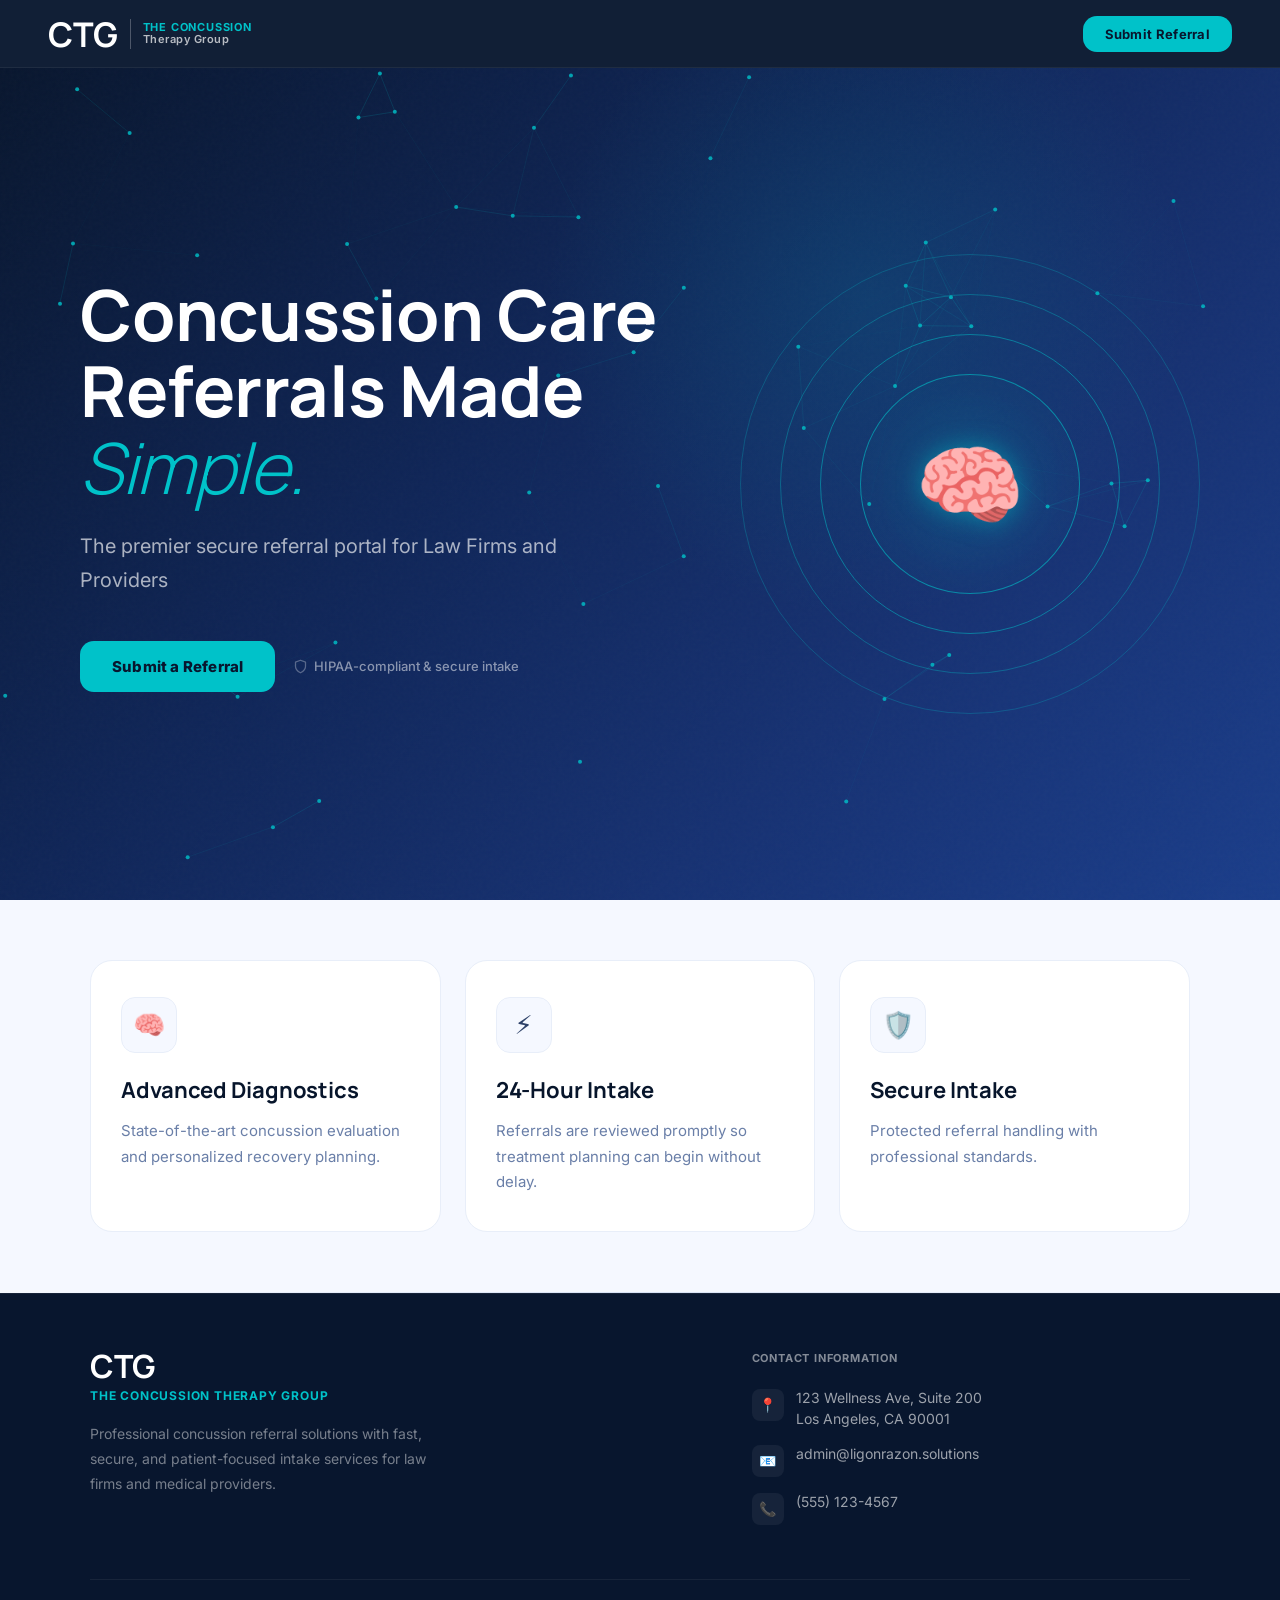
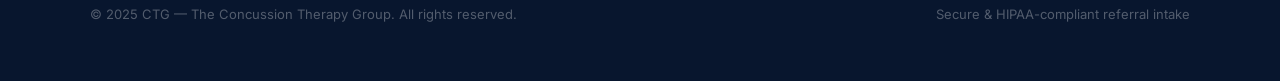
==== index.html @ 1a1f16b6 "Add files via upload" ====
<!DOCTYPE html>
<html lang="en">
<head>
  <meta charset="UTF-8">
  <meta name="viewport" content="width=device-width, initial-scale=1.0">
  <title>CTG Referral Portal | The Concussion Therapy Group</title>
  <meta name="description" content="Secure, 24-hour concussion referral portal for law firms and medical providers. Submit patient referrals to The Concussion Therapy Group.">
  <link rel="stylesheet" href="style.css">
</head>
<body>

<!-- ═══════════════════════ PAGE SHELL ═══════════════════════ -->
<div class="page-shell" id="pageShell">

  <!-- HEADER -->
  <header>
    <div class="logo-wrap">
      <span class="logo-main">CTG</span>
      <div class="logo-divider"></div>
      <div class="logo-text-wrap">
        <div class="logo-line-accent">The Concussion</div>
        <div class="logo-line">Therapy Group</div>
      </div>
    </div>
    <button type="button" class="btn open-form-btn">
      Submit Referral
    </button>
  </header>

  <!-- HERO -->
  <section class="hero">
    <div class="hero-content">
      <h1>Concussion Care<br>Referrals Made <em>Simple.</em></h1>
      <p class="hero-sub">The premier secure referral portal for Law Firms and Providers</p>
      <div class="hero-actions">
        <button type="button" class="btn-primary open-form-btn">
          Submit a Referral
        </button>
        <div class="hero-trust">
          <svg width="15" height="15" viewBox="0 0 24 24" fill="none" stroke="currentColor" stroke-width="2" stroke-linecap="round" stroke-linejoin="round"><path d="M12 22s8-4 8-10V5l-8-3-8 3v7c0 6 8 10 8 10z"/></svg>
          HIPAA-compliant &amp; secure intake
        </div>
      </div>
    </div>

    <!-- Animated visual -->
    <div class="hero-visual">
      <div class="pulse-ring-group">
        <div class="pulse-ring"></div>
        <div class="pulse-ring"></div>
        <div class="pulse-ring"></div>
        <div class="ring-core">
          <span class="ring-icon">🧠</span>
        </div>
      </div>
    </div>
  </section>

  <!-- WHY REFER TO US -->
  <section class="section">
    <div class="cards">
      <div class="card reveal">
        <div class="card-icon-wrap">🧠</div>
        <h3>Advanced Diagnostics</h3>
        <p>State-of-the-art concussion evaluation and personalized recovery planning.</p>
      </div>
      <div class="card reveal" style="transition-delay:.12s">
        <div class="card-icon-wrap">⚡</div>
        <h3>24-Hour Intake</h3>
        <p>Referrals are reviewed promptly so treatment planning can begin without delay.</p>
      </div>
      <div class="card reveal" style="transition-delay:.24s">
        <div class="card-icon-wrap">🛡️</div>
        <h3>Secure Intake</h3>
        <p>Protected referral handling with professional standards.</p>
      </div>
    </div>
  </section>

  <div class="divider-line"></div>

  <!-- FOOTER -->
  <footer>
    <div class="footer-inner">
      <div class="footer-brand">
        <span class="logo-main">CTG</span>
        <span class="tagline">The Concussion Therapy Group</span>
        <p>Professional concussion referral solutions with fast, secure, and patient-focused intake services for law firms and medical providers.</p>
      </div>
      <div class="footer-contact">
        <h4>Contact Information</h4>
        <div class="contact-item">
          <div class="contact-item-icon">📍</div>
          <div class="contact-item-text">123 Wellness Ave, Suite 200<br>Los Angeles, CA 90001</div>
        </div>
        <div class="contact-item">
          <div class="contact-item-icon">📧</div>
          <div class="contact-item-text">admin@ligonrazon.solutions</div>
        </div>
        <div class="contact-item">
          <div class="contact-item-icon">📞</div>
          <div class="contact-item-text">(555) 123-4567</div>
        </div>
      </div>
    </div>
    <div class="footer-bottom">
      <p>&copy; 2025 CTG — The Concussion Therapy Group. All rights reserved.</p>
      <p>Secure &amp; HIPAA-compliant referral intake</p>
    </div>
  </footer>

</div><!-- /page-shell -->


<!-- ═══════════════════════ MODAL ═══════════════════════ -->
<div class="modal-overlay" id="formModal">
  <div class="modal-dialog" role="dialog" aria-modal="true" aria-labelledby="referralModalTitle">

    <!-- Modal Header -->
    <div class="modal-header">
      <div class="modal-header-left">
        <h2 id="referralModalTitle">Submit a Patient Referral</h2>
        <p>All fields are secure and confidential</p>
      </div>
      <button type="button" class="modal-close" id="closeModalBtn" aria-label="Close form">×</button>
    </div>

    <!-- Step Indicator -->
    <div class="step-indicator">
      <div class="step-pill active" id="stepPill1">
        <span class="step-pill-num">1</span>
        <span>Referral Details</span>
      </div>
      <div class="step-sep"></div>
      <div class="step-pill" id="stepPill2">
        <span class="step-pill-num">2</span>
        <span>Symptom Questionnaire</span>
      </div>
      <div class="step-sep"></div>
      <div class="step-pill" id="stepPill3">
        <span class="step-pill-num">3</span>
        <span>Optional Uploads</span>
      </div>
    </div>

    <!-- FORM -->
    <form
      id="referralForm"
      action="https://formsubmit.co/admin@ligonrazon.solutions"
      method="POST"
      enctype="multipart/form-data"
    >
      <input type="hidden" name="_subject" value="New CTG Referral Submission">
      <input type="hidden" name="_captcha" value="false">
      <input type="hidden" name="_template" value="table">
      <input type="hidden" name="_next" value="https://concussiontherapygroup.github.io/ctgreferrals/thank-you.html">
      <input type="hidden" name="Submission ID" id="submission_id">

      <!-- ── STEP 1: Referral Details ── -->
      <div class="form-body">
        <div class="form-step active" id="step1">

          <div class="form-section-title">
            <svg width="14" height="14" viewBox="0 0 24 24" fill="none" stroke="currentColor" stroke-width="2.5" stroke-linecap="round" stroke-linejoin="round"><path d="M20 21v-2a4 4 0 0 0-4-4H8a4 4 0 0 0-4 4v2"/><circle cx="12" cy="7" r="4"/></svg>
            Referring Party
          </div>

          <label for="law_firm_provider_name">Law Firm / Provider Name</label>
          <input id="law_firm_provider_name" name="Law Firm / Provider Name" type="text" placeholder="Enter firm or provider name" required>

          <label for="case_manager_paralegal">Case Manager / Paralegal</label>
          <input id="case_manager_paralegal" name="Case Manager / Paralegal" type="text" placeholder="Primary contact name" required>

          <div class="form-section-title" style="margin-top:22px;">
            <svg width="14" height="14" viewBox="0 0 24 24" fill="none" stroke="currentColor" stroke-width="2.5" stroke-linecap="round" stroke-linejoin="round"><path d="M3 9l9-7 9 7v11a2 2 0 0 1-2 2H5a2 2 0 0 1-2-2z"/><polyline points="9 22 9 12 15 12 15 22"/></svg>
            Patient Information
          </div>

          <label for="patient_full_name">Patient's Full Name</label>
          <input id="patient_full_name" name="Patient Full Name" type="text" placeholder="Full legal name" required>

          <label for="patient_full_address">Patient's Full Address</label>
          <input id="patient_full_address" name="Patient Full Address" type="text" placeholder="Street, City, State, ZIP" required>

          <div class="grid2">
            <div>
              <label for="date_of_birth">Date of Birth</label>
              <input id="date_of_birth" name="Date of Birth" type="date" required>
            </div>
            <div>
              <label for="date_of_incident">Date of Incident</label>
              <input id="date_of_incident" name="Date of Incident" type="date" required>
            </div>
          </div>

          <div class="grid2">
            <div>
              <label for="phone_number">Phone Number</label>
              <input id="phone_number" name="Phone Number" type="tel" placeholder="(000) 000-0000" required>
            </div>
            <div>
              <label for="workers_comp_case">Workers Comp Case?</label>
              <select id="workers_comp_case" name="Workers Comp Case" required>
                <option value="">Select option</option>
                <option value="Yes">Yes</option>
                <option value="No">No</option>
              </select>
            </div>
          </div>

          <label for="pip_details">PIP Details <span style="font-weight:400;text-transform:none;letter-spacing:0;font-size:11px;color:var(--text-muted)">(if applicable)</span></label>
          <textarea id="pip_details" name="PIP Details" rows="4" placeholder="Additional insurance or case details..."></textarea>

          <div class="form-actions">
            <div class="left-actions">
              <button type="button" class="alt-btn" id="cancelModalBtn1">Cancel</button>
            </div>
            <div class="right-actions">
              <button type="button" id="nextBtn1" class="submit-btn">
                Continue
                <svg width="14" height="14" viewBox="0 0 24 24" fill="none" stroke="currentColor" stroke-width="2.5" stroke-linecap="round" stroke-linejoin="round"><path d="M5 12h14M12 5l7 7-7 7"/></svg>
              </button>
            </div>
          </div>

        </div><!-- /step1 -->

        <!-- ── STEP 2: Symptoms ── -->
        <div class="form-step" id="step2">

          <div class="step2-note">
            <svg width="16" height="16" viewBox="0 0 24 24" fill="none" stroke="currentColor" stroke-width="2" stroke-linecap="round" stroke-linejoin="round"><circle cx="12" cy="12" r="10"/><line x1="12" y1="8" x2="12" y2="12"/><line x1="12" y1="16" x2="12.01" y2="16"/></svg>
            Please answer each symptom question on behalf of the patient.
          </div>

          <!-- 1. Verbal Communication -->
          <div class="symptom-block">
            <div class="symptom-box">
              <div class="symptom-heading">
                <div class="symptom-number">1</div>
                <div class="symptom-title">Verbal Communication</div>
              </div>
              <div class="symptom-question-row">
                <div class="symptom-question-text">Is it taking longer to understand the meaning of what somebody is saying to you?</div>
                <div class="yes-no-group">
                  <input type="radio" id="vc_meaning_yes" name="Verbal Communication - Takes longer to understand meaning" value="Yes" required>
                  <label for="vc_meaning_yes" class="yn-btn">Yes</label>
                  <input type="radio" id="vc_meaning_no" name="Verbal Communication - Takes longer to understand meaning" value="No" required>
                  <label for="vc_meaning_no" class="yn-btn">No</label>
                </div>
              </div>
              <div class="symptom-question-row">
                <div class="symptom-question-text">Is it taking longer to find the words to say what you want to say?</div>
                <div class="yes-no-group">
                  <input type="radio" id="vc_words_yes" name="Verbal Communication - Takes longer to find words" value="Yes" required>
                  <label for="vc_words_yes" class="yn-btn">Yes</label>
                  <input type="radio" id="vc_words_no" name="Verbal Communication - Takes longer to find words" value="No" required>
                  <label for="vc_words_no" class="yn-btn">No</label>
                </div>
              </div>
              <div class="symptom-question-row">
                <div class="symptom-question-text">Is it taking longer to say the words once you know what you want to say?</div>
                <div class="yes-no-group">
                  <input type="radio" id="vc_say_yes" name="Verbal Communication - Takes longer to say words" value="Yes" required>
                  <label for="vc_say_yes" class="yn-btn">Yes</label>
                  <input type="radio" id="vc_say_no" name="Verbal Communication - Takes longer to say words" value="No" required>
                  <label for="vc_say_no" class="yn-btn">No</label>
                </div>
              </div>
            </div>
          </div>

          <!-- 2. Light Sensitivity -->
          <div class="symptom-block">
            <div class="symptom-box">
              <div class="symptom-heading">
                <div class="symptom-number">2</div>
                <div class="symptom-title">Light Sensitivity</div>
              </div>
              <div class="symptom-question-row">
                <div class="symptom-question-text">Are you more sensitive to light than before the accident?</div>
                <div class="yes-no-group">
                  <input type="radio" id="light_sens_yes" name="Light Sensitivity" value="Yes" required>
                  <label for="light_sens_yes" class="yn-btn">Yes</label>
                  <input type="radio" id="light_sens_no" name="Light Sensitivity" value="No" required>
                  <label for="light_sens_no" class="yn-btn">No</label>
                </div>
              </div>
            </div>
          </div>

          <!-- 3. Sleep Difficulty -->
          <div class="symptom-block">
            <div class="symptom-box">
              <div class="symptom-heading">
                <div class="symptom-number">3</div>
                <div class="symptom-title">Sleep Difficulty</div>
              </div>
              <div class="symptom-question-row">
                <div class="symptom-question-text">Are you sleeping less than usual?</div>
                <div class="yes-no-group">
                  <input type="radio" id="sleep_less_yes" name="Sleep Difficulty - Sleeping less than usual" value="Yes" required>
                  <label for="sleep_less_yes" class="yn-btn">Yes</label>
                  <input type="radio" id="sleep_less_no" name="Sleep Difficulty - Sleeping less than usual" value="No" required>
                  <label for="sleep_less_no" class="yn-btn">No</label>
                </div>
              </div>
              <div class="symptom-question-row">
                <div class="symptom-question-text">Are you having difficulty falling asleep?</div>
                <div class="yes-no-group">
                  <input type="radio" id="sleep_fall_yes" name="Sleep Difficulty - Difficulty falling asleep" value="Yes" required>
                  <label for="sleep_fall_yes" class="yn-btn">Yes</label>
                  <input type="radio" id="sleep_fall_no" name="Sleep Difficulty - Difficulty falling asleep" value="No" required>
                  <label for="sleep_fall_no" class="yn-btn">No</label>
                </div>
              </div>
            </div>
          </div>

          <!-- 4. Fear of Travel -->
          <div class="symptom-block">
            <div class="symptom-box">
              <div class="symptom-heading">
                <div class="symptom-number">4</div>
                <div class="symptom-title">Fear of Travel</div>
              </div>
              <div class="symptom-question-row">
                <div class="symptom-question-text">Are you afraid to travel or drive in a car?</div>
                <div class="yes-no-group">
                  <input type="radio" id="travel_yes" name="Fear of Travel" value="Yes" required>
                  <label for="travel_yes" class="yn-btn">Yes</label>
                  <input type="radio" id="travel_no" name="Fear of Travel" value="No" required>
                  <label for="travel_no" class="yn-btn">No</label>
                </div>
              </div>
            </div>
          </div>

          <!-- 5. Headaches -->
          <div class="symptom-block">
            <div class="symptom-box">
              <div class="symptom-heading">
                <div class="symptom-number">5</div>
                <div class="symptom-title">Headaches</div>
              </div>
              <div class="symptom-question-row">
                <div class="symptom-question-text">Are you having more headaches or more intense headaches since the accident?</div>
                <div class="yes-no-group">
                  <input type="radio" id="headaches_yes" name="Headaches" value="Yes" required>
                  <label for="headaches_yes" class="yn-btn">Yes</label>
                  <input type="radio" id="headaches_no" name="Headaches" value="No" required>
                  <label for="headaches_no" class="yn-btn">No</label>
                </div>
              </div>
            </div>
          </div>

          <!-- 6. Wooziness -->
          <div class="symptom-block">
            <div class="symptom-box">
              <div class="symptom-heading">
                <div class="symptom-number">6</div>
                <div class="symptom-title">Wooziness</div>
              </div>
              <div class="symptom-question-row">
                <div class="symptom-question-text">Do you feel any wooziness?</div>
                <div class="yes-no-group">
                  <input type="radio" id="woozy_yes" name="Wooziness" value="Yes" required>
                  <label for="woozy_yes" class="yn-btn">Yes</label>
                  <input type="radio" id="woozy_no" name="Wooziness" value="No" required>
                  <label for="woozy_no" class="yn-btn">No</label>
                </div>
              </div>
            </div>
          </div>

          <!-- 7. Lightheadedness -->
          <div class="symptom-block">
            <div class="symptom-box">
              <div class="symptom-heading">
                <div class="symptom-number">7</div>
                <div class="symptom-title">Lightheadedness</div>
              </div>
              <div class="symptom-question-row">
                <div class="symptom-question-text">Do you feel lightheadedness?</div>
                <div class="yes-no-group">
                  <input type="radio" id="lightheaded_yes" name="Lightheadedness" value="Yes" required>
                  <label for="lightheaded_yes" class="yn-btn">Yes</label>
                  <input type="radio" id="lightheaded_no" name="Lightheadedness" value="No" required>
                  <label for="lightheaded_no" class="yn-btn">No</label>
                </div>
              </div>
            </div>
          </div>

          <!-- 8. Emotional -->
          <div class="symptom-block">
            <div class="symptom-box">
              <div class="symptom-heading">
                <div class="symptom-number">8</div>
                <div class="symptom-title">Emotional</div>
              </div>
              <div class="symptom-question-row">
                <div class="symptom-question-text">Do you feel more emotional since the accident?</div>
                <div class="yes-no-group">
                  <input type="radio" id="emotional_yes" name="Emotional" value="Yes" required>
                  <label for="emotional_yes" class="yn-btn">Yes</label>
                  <input type="radio" id="emotional_no" name="Emotional" value="No" required>
                  <label for="emotional_no" class="yn-btn">No</label>
                </div>
              </div>
            </div>
          </div>

          <!-- 9. Nervousness -->
          <div class="symptom-block">
            <div class="symptom-box">
              <div class="symptom-heading">
                <div class="symptom-number">9</div>
                <div class="symptom-title">Nervousness</div>
              </div>
              <div class="symptom-question-row">
                <div class="symptom-question-text">Do you feel more nervous since the accident?</div>
                <div class="yes-no-group">
                  <input type="radio" id="nervous_yes" name="Nervousness" value="Yes" required>
                  <label for="nervous_yes" class="yn-btn">Yes</label>
                  <input type="radio" id="nervous_no" name="Nervousness" value="No" required>
                  <label for="nervous_no" class="yn-btn">No</label>
                </div>
              </div>
            </div>
          </div>

          <div class="form-actions">
            <div class="left-actions">
              <button type="button" id="backBtn2" class="alt-btn">
                <svg width="13" height="13" viewBox="0 0 24 24" fill="none" stroke="currentColor" stroke-width="2.5" stroke-linecap="round" stroke-linejoin="round"><path d="M19 12H5M12 19l-7-7 7-7"/></svg>
                Back
              </button>
            </div>
            <div class="right-actions">
              <button type="button" id="nextBtn2" class="submit-btn">
                Continue
                <svg width="14" height="14" viewBox="0 0 24 24" fill="none" stroke="currentColor" stroke-width="2.5" stroke-linecap="round" stroke-linejoin="round"><path d="M5 12h14M12 5l7 7-7 7"/></svg>
              </button>
            </div>
          </div>

        </div><!-- /step2 -->

        <!-- ── STEP 3: Uploads ── -->
        <div class="form-step" id="step3">

          <div class="step2-note">
            <svg width="16" height="16" viewBox="0 0 24 24" fill="none" stroke="currentColor" stroke-width="2" stroke-linecap="round" stroke-linejoin="round"><path d="M21 15v4a2 2 0 0 1-2 2H5a2 2 0 0 1-2-2v-4"/><polyline points="17 8 12 3 7 8"/><line x1="12" y1="3" x2="12" y2="15"/></svg>
            Optional uploads — max total size is <strong style="margin-left:4px;">9 MB</strong>.
          </div>

          <!-- Attached photos question -->
          <div class="symptom-block">
            <div class="symptom-box">
              <div class="symptom-heading">
                <div class="symptom-number">?</div>
                <div class="symptom-title">Are you attaching photos?</div>
              </div>
              <div class="symptom-question-row">
                <div class="symptom-question-text">Please let us know whether you are submitting any photo attachments with this referral.</div>
                <div class="yes-no-group">
                  <input type="radio" id="attached_photos_yes" name="Attached Photos?" value="Yes" required>
                  <label for="attached_photos_yes" class="yn-btn">Yes</label>
                  <input type="radio" id="attached_photos_no" name="Attached Photos?" value="No" required>
                  <label for="attached_photos_no" class="yn-btn">No</label>
                </div>
              </div>
            </div>
          </div>

          <label for="government_id">Government ID Photo <span style="font-weight:400;text-transform:none;letter-spacing:0;font-size:11px;color:var(--text-muted)">(Optional)</span></label>
          <input id="government_id" name="Government ID Photo" type="file" accept="image/*">

          <label for="auto_insurance_card">Auto Insurance Card Photo <span style="font-weight:400;text-transform:none;letter-spacing:0;font-size:11px;color:var(--text-muted)">(Optional)</span></label>
          <input id="auto_insurance_card" name="Auto Insurance Card Photo" type="file" accept="image/*">

          <div class="form-actions">
            <div class="left-actions">
              <button type="button" id="backBtn3" class="alt-btn">
                <svg width="13" height="13" viewBox="0 0 24 24" fill="none" stroke="currentColor" stroke-width="2.5" stroke-linecap="round" stroke-linejoin="round"><path d="M19 12H5M12 19l-7-7 7-7"/></svg>
                Back
              </button>
            </div>
            <div class="right-actions">
              <button type="submit" class="submit-btn">
                <svg width="14" height="14" viewBox="0 0 24 24" fill="none" stroke="currentColor" stroke-width="2.5" stroke-linecap="round" stroke-linejoin="round"><path d="M12 22s8-4 8-10V5l-8-3-8 3v7c0 6 8 10 8 10z"/></svg>
                Submit Secure Referral
              </button>
            </div>
          </div>

        </div><!-- /step3 -->

        <div id="submissionStatus" class="submission-status" style="display:none;"></div>

      </div><!-- /form-body -->
    </form>

  </div><!-- /modal-dialog -->
</div><!-- /modal-overlay -->


<!-- ═══════════════════════ SCRIPTS ═══════════════════════ -->
<script>
/* ── Google Apps Script URL ─────────────────────────── */
const APPS_SCRIPT_URL = "https://script.google.com/macros/s/AKfycbxZIA-p1ildH3FBEvtzJyLDnFqOlr9NNIztrc6M_oCJWsXb8C4vhr-uYoxcEpNRutbYdA/exec";

/* ── Neural Network Canvas ──────────────────────────── */
const hero   = document.querySelector('.hero');
const canvas = document.createElement('canvas');
canvas.id    = 'network';
hero.prepend(canvas);
const ctx    = canvas.getContext('2d');
let w, h, pts = [];

function sizeCanvas() {
  w = canvas.width  = hero.offsetWidth;
  h = canvas.height = hero.offsetHeight;
}
function initPts() {
  pts = [];
  const count = Math.min(55, Math.floor(w / 18));
  for (let i = 0; i < count; i++) {
    pts.push({
      x:  Math.random() * w,
      y:  Math.random() * h,
      vx: (Math.random() - .5) * .45,
      vy: (Math.random() - .5) * .45
    });
  }
}
function draw() {
  ctx.clearRect(0, 0, w, h);
  for (let i = 0; i < pts.length; i++) {
    const p = pts[i];
    p.x += p.vx;  p.y += p.vy;
    if (p.x < 0 || p.x > w) p.vx *= -1;
    if (p.y < 0 || p.y > h) p.vy *= -1;
    ctx.beginPath();
    ctx.arc(p.x, p.y, 2, 0, Math.PI * 2);
    ctx.fillStyle = 'rgba(0,194,201,.8)';
    ctx.fill();
    for (let j = i + 1; j < pts.length; j++) {
      const q  = pts[j];
      const dx = p.x - q.x, dy = p.y - q.y;
      const d  = Math.sqrt(dx*dx + dy*dy);
      if (d < 140) {
        ctx.beginPath();
        ctx.moveTo(p.x, p.y);
        ctx.lineTo(q.x, q.y);
        ctx.strokeStyle = `rgba(0,194,201,${(1 - d/140) * .28})`;
        ctx.lineWidth   = .8;
        ctx.stroke();
      }
    }
  }
  requestAnimationFrame(draw);
}
window.addEventListener('resize', () => { sizeCanvas(); initPts(); });
sizeCanvas(); initPts(); draw();

/* ── Scroll Reveal ──────────────────────────────────── */
const revealEls = document.querySelectorAll('.reveal');
const revealObs = new IntersectionObserver((entries) => {
  entries.forEach(e => { if (e.isIntersecting) { e.target.classList.add('visible'); revealObs.unobserve(e.target); } });
}, { threshold: .12 });
revealEls.forEach(el => revealObs.observe(el));

/* ── Modal ──────────────────────────────────────────── */
const formModal    = document.getElementById('formModal');
const pageShell    = document.getElementById('pageShell');
const closeModalBtn   = document.getElementById('closeModalBtn');
const cancelModalBtn1 = document.getElementById('cancelModalBtn1');

function openModal() {
  formModal.classList.add('active');
  pageShell.classList.add('blurred');
  document.body.classList.add('modal-open');
}
function closeModal() {
  formModal.classList.remove('active');
  pageShell.classList.remove('blurred');
  document.body.classList.remove('modal-open');
}

document.querySelectorAll('.open-form-btn').forEach(b => b.addEventListener('click', openModal));
closeModalBtn.addEventListener('click', closeModal);
cancelModalBtn1.addEventListener('click', closeModal);
formModal.addEventListener('click', e => { if (e.target === formModal) closeModal(); });
document.addEventListener('keydown', e => { if (e.key === 'Escape' && formModal.classList.contains('active')) closeModal(); });

/* ── Step Navigation ────────────────────────────────── */
const step1     = document.getElementById('step1');
const step2     = document.getElementById('step2');
const step3     = document.getElementById('step3');
const stepPill1 = document.getElementById('stepPill1');
const stepPill2 = document.getElementById('stepPill2');
const stepPill3 = document.getElementById('stepPill3');
const nextBtn1  = document.getElementById('nextBtn1');
const nextBtn2  = document.getElementById('nextBtn2');
const backBtn2  = document.getElementById('backBtn2');
const backBtn3  = document.getElementById('backBtn3');
const referralForm      = document.getElementById('referralForm');
const submissionIdInput = document.getElementById('submission_id');
const submissionStatus  = document.getElementById('submissionStatus');

function setActiveStep(n) {
  [step1, step2, step3].forEach(s => s.classList.remove('active'));
  [stepPill1, stepPill2, stepPill3].forEach(p => p.classList.remove('active', 'completed'));
  if (n === 1) {
    step1.classList.add('active');
    stepPill1.classList.add('active');
  } else if (n === 2) {
    step2.classList.add('active');
    stepPill1.classList.add('completed');
    stepPill2.classList.add('active');
  } else {
    step3.classList.add('active');
    stepPill1.classList.add('completed');
    stepPill2.classList.add('completed');
    stepPill3.classList.add('active');
  }
  // scroll modal to top
  document.querySelector('.modal-dialog').scrollTo({ top: 0, behavior: 'smooth' });
}

function validateStep(container) {
  const fields = container.querySelectorAll('input, select, textarea');
  for (const f of fields) {
    if (!f.checkValidity()) { f.reportValidity(); return false; }
  }
  return true;
}

nextBtn1.addEventListener('click', () => { if (validateStep(step1)) setActiveStep(2); });
nextBtn2.addEventListener('click', () => { if (validateStep(step2)) setActiveStep(3); });
backBtn2.addEventListener('click', () => setActiveStep(1));
backBtn3.addEventListener('click', () => setActiveStep(2));

/* ── Submission ─────────────────────────────────────── */
function generateSubmissionId() {
  return "CTG-" + Date.now() + "-" + Math.floor(Math.random() * 100000);
}
function getRadioValue(name) {
  const checked = document.querySelector(`input[name="${CSS.escape(name)}"]:checked`);
  return checked ? checked.value : "";
}
function buildSheetPayload() {
  const govId    = document.getElementById('government_id');
  const autoCard = document.getElementById('auto_insurance_card');
  return {
    submissionId:           submissionIdInput.value,
    lawFirmProviderName:    document.getElementById('law_firm_provider_name').value,
    caseManagerParalegal:   document.getElementById('case_manager_paralegal').value,
    patientFullName:        document.getElementById('patient_full_name').value,
    patientFullAddress:     document.getElementById('patient_full_address').value,
    dateOfBirth:            document.getElementById('date_of_birth').value,
    dateOfIncident:         document.getElementById('date_of_incident').value,
    phoneNumber:            document.getElementById('phone_number').value,
    workersCompCase:        document.getElementById('workers_comp_case').value,
    pipDetails:             document.getElementById('pip_details').value,
    vcMeaning:              getRadioValue('Verbal Communication - Takes longer to understand meaning'),
    vcWords:                getRadioValue('Verbal Communication - Takes longer to find words'),
    vcSay:                  getRadioValue('Verbal Communication - Takes longer to say words'),
    lightSensitivity:       getRadioValue('Light Sensitivity'),
    sleepLess:              getRadioValue('Sleep Difficulty - Sleeping less than usual'),
    sleepFall:              getRadioValue('Sleep Difficulty - Difficulty falling asleep'),
    fearOfTravel:           getRadioValue('Fear of Travel'),
    headaches:              getRadioValue('Headaches'),
    wooziness:              getRadioValue('Wooziness'),
    lightheadedness:        getRadioValue('Lightheadedness'),
    emotional:              getRadioValue('Emotional'),
    nervousness:            getRadioValue('Nervousness'),
    attachedPhotos:         getRadioValue('Attached Photos?'),
    governmentIdUploaded:   govId.files.length    > 0 ? "Yes" : "No",
    autoInsuranceUploaded:  autoCard.files.length > 0 ? "Yes" : "No"
  };
}

referralForm.addEventListener('submit', async function(e) {
  e.preventDefault();
  if (!validateStep(step3)) return;

  const govId    = document.getElementById('government_id');
  const autoCard = document.getElementById('auto_insurance_card');
  const attachedPhotosAnswer = getRadioValue('Attached Photos?');

  const govSize   = govId.files[0]    ? govId.files[0].size    : 0;
  const autoSize  = autoCard.files[0] ? autoCard.files[0].size : 0;
  const totalSize = govSize + autoSize;
  const maxSize   = 9 * 1024 * 1024;

  if (totalSize > maxSize) {
    alert('The total size of the uploaded photos must not exceed 9 MB.');
    return;
  }
  if (attachedPhotosAnswer === "Yes" && govId.files.length === 0 && autoCard.files.length === 0) {
    alert('You selected "Yes" for attached photos, but no files were uploaded.');
    return;
  }
  if (attachedPhotosAnswer === "No" && (govId.files.length > 0 || autoCard.files.length > 0)) {
    alert('You selected "No" for attached photos, but files were uploaded. Please update your answer or remove the files.');
    return;
  }
  if (!submissionIdInput.value) {
    submissionIdInput.value = generateSubmissionId();
  }

  submissionStatus.style.display = 'block';
  submissionStatus.textContent   = 'Submitting your referral…';
  submissionStatus.className     = 'submission-status is-loading';

  try {
    const payload  = buildSheetPayload();
    const response = await fetch(APPS_SCRIPT_URL, {
      method:  'POST',
      headers: { 'Content-Type': 'text/plain;charset=utf-8' },
      body:    JSON.stringify(payload)
    });
    const result = await response.json();
    if (!result.success) throw new Error(result.error || 'Google Sheets submission failed.');
    submissionStatus.textContent = 'Details saved. Sending attachments…';
    referralForm.submit();
  } catch (error) {
    console.error(error);
    submissionStatus.textContent = 'There was a problem saving the form. Please try again.';
    submissionStatus.className   = 'submission-status is-error';
  }
});
</script>

</body>
</html>
---- style.css ----
/* ═══════════════════════════════════════════════════════
   CTG — The Concussion Therapy Group
   Design System: "Precision Care" — Premium Medical Portal
   Fonts: Manrope (display) + Inter (UI)
═══════════════════════════════════════════════════════ */

@import url('https://fonts.googleapis.com/css2?family=Inter:wght@300;400;500;600;700;800&family=Manrope:wght@500;600;700;800&display=swap');

/* ── Tokens ── */
:root {
  --navy:        #08162E;
  --navy-mid:    #0F2557;
  --navy-light:  #163172;
  --blue:        #1A5CDB;
  --blue-light:  #3575F0;
  --teal:        #00C2C9;
  --teal-dim:    #009EA4;
  --teal-glow:   rgba(0,194,201,.18);
  --white:       #FFFFFF;
  --off-white:   #F5F8FF;
  --surface:     #EDF2FB;
  --border:      #D8E2F5;
  --border-soft: #E8EEF9;
  --text-head:   #07152B;
  --text-body:   #2D4168;
  --text-muted:  #6A7FA8;
  --danger:      #C0392B;
  --danger-bg:   #FFF1F1;
  --info-bg:     #EFF6FF;
  --shadow-card: 0 4px 24px rgba(8,22,46,.08), 0 1px 4px rgba(8,22,46,.04);
  --shadow-lift: 0 16px 48px rgba(8,22,46,.14), 0 4px 12px rgba(8,22,46,.06);
  --shadow-modal:0 24px 80px rgba(8,22,46,.28), 0 8px 24px rgba(8,22,46,.12);
  --radius-sm:   8px;
  --radius-md:   14px;
  --radius-lg:   22px;
  --radius-xl:   32px;
  --font-display:'Manrope', system-ui, sans-serif;
  --font-body:   'Inter', system-ui, sans-serif;
  --transition:  .22s cubic-bezier(.4,0,.2,1);
}

/* ── Reset ── */
*, *::before, *::after { margin:0; padding:0; box-sizing:border-box; }

html { scroll-behavior:smooth; }

body {
  font-family: var(--font-body);
  background: var(--off-white);
  color: var(--text-body);
  -webkit-font-smoothing: antialiased;
  line-height: 1.6;
}

body.modal-open { overflow: hidden; }

/* ── Page Shell blur ── */
.page-shell { transition: filter .3s ease, transform .3s ease; }
.page-shell.blurred {
  filter: blur(8px) brightness(.92);
  transform: scale(.992);
  pointer-events: none;
  user-select: none;
}

/* ══════════════════════════════════════
   HEADER
══════════════════════════════════════ */
header {
  position: sticky;
  top: 0;
  z-index: 100;
  background: rgba(8,22,46,.96);
  backdrop-filter: blur(16px);
  -webkit-backdrop-filter: blur(16px);
  border-bottom: 1px solid rgba(255,255,255,.06);
  padding: 0 48px;
  height: 68px;
  display: flex;
  align-items: center;
  justify-content: space-between;
}

.logo-wrap {
  display: flex;
  align-items: center;
  gap: 12px;
  text-decoration: none;
}

.logo-main {
  font-family: var(--font-display);
  font-size: 34px;
  font-weight: 700;
  color: #fff;
  letter-spacing: -.5px;
  line-height: 1;
}

.logo-divider {
  width: 1px;
  height: 30px;
  background: rgba(255,255,255,.25);
  flex-shrink: 0;
}

.logo-text-wrap { display: flex; flex-direction: column; gap: 1px; }

.logo-line-accent {
  font-size: 11px;
  font-weight: 700;
  color: var(--teal);
  letter-spacing: .8px;
  text-transform: uppercase;
  line-height: 1;
}

.logo-line {
  font-size: 11px;
  font-weight: 600;
  color: rgba(255,255,255,.7);
  letter-spacing: .5px;
  line-height: 1;
}

/* Header CTA */
.btn {
  display: inline-flex;
  align-items: center;
  gap: 8px;
  padding: 10px 22px;
  background: var(--teal);
  color: var(--navy);
  font-family: var(--font-body);
  font-size: 13px;
  font-weight: 700;
  letter-spacing: .3px;
  border-radius: var(--radius-md);
  border: none;
  cursor: pointer;
  text-decoration: none;
  transition: all var(--transition);
}
.btn:hover { background: #00DADF; transform: translateY(-1px); box-shadow: 0 8px 24px rgba(0,194,201,.35); }
.btn:active { transform: translateY(0); }

/* ══════════════════════════════════════
   HERO
══════════════════════════════════════ */
.hero {
  position: relative;
  min-height: calc(100vh - 68px);
  display: flex;
  align-items: center;
  overflow: hidden;
  background: linear-gradient(135deg, #08162E 0%, #0F2557 40%, #163172 70%, #1A3D8A 100%);
}

/* Subtle grain texture */
.hero::before {
  content: '';
  position: absolute;
  inset: 0;
  background-image: url("data:image/svg+xml,%3Csvg viewBox='0 0 256 256' xmlns='http://www.w3.org/2000/svg'%3E%3Cfilter id='noise'%3E%3CfeTurbulence type='fractalNoise' baseFrequency='0.9' numOctaves='4' stitchTiles='stitch'/%3E%3C/filter%3E%3Crect width='100%25' height='100%25' filter='url(%23noise)' opacity='1'/%3E%3C/svg%3E");
  opacity: .025;
  pointer-events: none;
  z-index: 1;
}

/* Ambient glow orbs */
.hero::after {
  content: '';
  position: absolute;
  top: -120px;
  right: 5%;
  width: 700px;
  height: 700px;
  background: radial-gradient(circle, rgba(0,194,201,.12) 0%, transparent 65%);
  pointer-events: none;
  z-index: 1;
}

#network {
  position: absolute;
  inset: 0;
  width: 100%;
  height: 100%;
  z-index: 2;
}

.hero-content {
  position: relative;
  z-index: 3;
  padding: 80px 80px 80px 80px;
  max-width: 860px;
}

.hero-badge {
  display: inline-flex;
  align-items: center;
  gap: 7px;
  padding: 7px 16px;
  background: rgba(0,194,201,.12);
  border: 1px solid rgba(0,194,201,.3);
  border-radius: 999px;
  font-size: 12px;
  font-weight: 700;
  color: var(--teal);
  letter-spacing: .6px;
  text-transform: uppercase;
  margin-bottom: 28px;
}

.hero-badge-dot {
  width: 6px;
  height: 6px;
  border-radius: 50%;
  background: var(--teal);
  animation: pulse-dot 2s ease-in-out infinite;
}

.hero h1 {
  font-family: var(--font-display);
  font-size: clamp(44px, 5.5vw, 80px);
  font-weight: 700;
  line-height: 1.08;
  color: #fff;
  margin-bottom: 24px;
  letter-spacing: -.5px;
}

.hero h1 em {
  font-style: italic;
  font-weight: 300;
  color: var(--teal);
}

.hero-sub {
  font-size: clamp(16px, 1.8vw, 20px);
  color: rgba(255,255,255,.65);
  max-width: 520px;
  margin-bottom: 44px;
  line-height: 1.7;
  font-weight: 400;
}

.hero-actions {
  display: flex;
  align-items: center;
  gap: 18px;
  flex-wrap: wrap;
}

.btn-primary {
  display: inline-flex;
  align-items: center;
  gap: 10px;
  padding: 16px 32px;
  background: var(--teal);
  color: var(--navy);
  font-family: var(--font-body);
  font-size: 15px;
  font-weight: 800;
  border-radius: var(--radius-md);
  border: none;
  cursor: pointer;
  transition: all var(--transition);
  letter-spacing: .2px;
}
.btn-primary:hover {
  background: #00DADF;
  transform: translateY(-2px);
  box-shadow: 0 12px 32px rgba(0,194,201,.4);
}
.btn-primary svg { transition: transform var(--transition); }
.btn-primary:hover svg { transform: translateX(3px); }

.hero-trust {
  display: flex;
  align-items: center;
  gap: 6px;
  color: rgba(255,255,255,.5);
  font-size: 13px;
  font-weight: 500;
}
.hero-trust svg { opacity: .6; }

/* Hero visual — pulsing ring group */
.hero-visual {
  position: absolute;
  right: 80px;
  top: 50%;
  transform: translateY(-50%);
  z-index: 3;
  pointer-events: none;
}

.pulse-ring-group {
  position: relative;
  width: 460px;
  height: 460px;
}

.pulse-ring {
  position: absolute;
  inset: 0;
  border-radius: 50%;
  border: 1.5px solid rgba(0,194,201,.25);
  animation: ring-pulse 3.6s ease-in-out infinite;
}
.pulse-ring:nth-child(2) { inset: 40px; border-color: rgba(0,194,201,.35); animation-delay: .6s; }
.pulse-ring:nth-child(3) { inset: 80px; border-color: rgba(0,194,201,.5); animation-delay: 1.2s; }

.ring-core {
  position: absolute;
  inset: 120px;
  border-radius: 50%;
  background: radial-gradient(circle, rgba(0,194,201,.18) 0%, rgba(0,194,201,.04) 60%, transparent 100%);
  border: 1.5px solid rgba(0,194,201,.6);
  display: flex;
  align-items: center;
  justify-content: center;
}

.ring-icon {
  font-size: 88px;
  filter: drop-shadow(0 0 12px rgba(0,194,201,.5));
  animation: float-brain 4s ease-in-out infinite;
}

/* Trust strip */
.trust-strip {
  background: var(--white);
  border-bottom: 1px solid var(--border-soft);
  padding: 20px 80px;
  display: flex;
  align-items: center;
  justify-content: center;
  gap: 48px;
  flex-wrap: wrap;
}

.trust-item {
  display: flex;
  align-items: center;
  gap: 10px;
}

.trust-icon {
  width: 36px;
  height: 36px;
  border-radius: var(--radius-sm);
  background: var(--surface);
  display: flex;
  align-items: center;
  justify-content: center;
  font-size: 18px;
  flex-shrink: 0;
}

.trust-text strong {
  display: block;
  font-size: 14px;
  font-weight: 700;
  color: var(--text-head);
  line-height: 1.2;
}

.trust-text span {
  font-size: 12px;
  color: var(--text-muted);
  font-weight: 500;
}

.trust-sep {
  width: 1px;
  height: 30px;
  background: var(--border);
}

/* ══════════════════════════════════════
   SECTIONS
══════════════════════════════════════ */
.section {
    width: 100%;
    display: flex;
    justify-content: center;
    padding: 60px 20px;
    box-sizing: border-box;
}


.section-label {
  display: inline-flex;
  align-items: center;
  gap: 8px;
  font-size: 12px;
  font-weight: 700;
  color: var(--blue);
  letter-spacing: .8px;
  text-transform: uppercase;
  margin-bottom: 16px;
}
.section-label::before {
  content: '';
  display: block;
  width: 20px;
  height: 2px;
  background: var(--blue);
  border-radius: 2px;
}

.section h2 {
  font-family: var(--font-display);
  font-size: clamp(32px, 3.5vw, 52px);
  font-weight: 700;
  color: var(--text-head);
  line-height: 1.1;
  letter-spacing: -.3px;
  margin-bottom: 16px;
}
.section h2 em { font-style: italic; color: var(--blue); font-weight: 400; }

.section-sub {
  font-size: 17px;
  color: var(--text-muted);
  max-width: 500px;
  line-height: 1.7;
  margin-bottom: 56px;
}

/* Cards */
.cards {
  display: grid;
  grid-template-columns: repeat(3, 1fr);
  gap: 24px;
  max-width: 1100px;
}

.card {
  background: var(--white);
  border: 1px solid var(--border-soft);
  border-radius: var(--radius-lg);
  padding: 36px 30px;
  transition: all var(--transition);
  cursor: default;
  position: relative;
  overflow: hidden;
}

.card::before {
  content: '';
  position: absolute;
  top: 0; left: 0; right: 0;
  height: 3px;
  background: linear-gradient(90deg, var(--blue), var(--teal));
  transform: scaleX(0);
  transform-origin: left;
  transition: transform var(--transition);
}

.card:hover {
  transform: translateY(-6px);
  box-shadow: var(--shadow-lift);
  border-color: var(--border);
}
.card:hover::before { transform: scaleX(1); }

.card-icon-wrap {
  width: 56px;
  height: 56px;
  border-radius: var(--radius-md);
  background: var(--off-white);
  border: 1px solid var(--border-soft);
  display: flex;
  align-items: center;
  justify-content: center;
  font-size: 26px;
  margin-bottom: 20px;
  transition: all var(--transition);
}
.card:hover .card-icon-wrap {
  background: linear-gradient(135deg, var(--blue), var(--teal));
  border-color: transparent;
  transform: scale(1.08) rotate(-4deg);
}

.card h3 {
  font-family: var(--font-display);
  font-size: 22px;
  font-weight: 700;
  color: var(--text-head);
  margin-bottom: 10px;
  letter-spacing: -.1px;
}

.card p {
  font-size: 15px;
  color: var(--text-muted);
  line-height: 1.7;
}

/* How It Works */
.section-alt {
  background: var(--navy);
  padding: 96px 80px;
  position: relative;
  overflow: hidden;
}

.section-alt::before {
  content: '';
  position: absolute;
  bottom: -200px;
  left: -200px;
  width: 600px;
  height: 600px;
  background: radial-gradient(circle, rgba(0,194,201,.08) 0%, transparent 60%);
  pointer-events: none;
}

.section-alt .section-label { color: var(--teal); }
.section-alt .section-label::before { background: var(--teal); }
.section-alt h2 { color: #fff; }
.section-alt h2 em { color: var(--teal); }
.section-alt .section-sub { color: rgba(255,255,255,.5); }

.steps-grid {
  display: grid;
  grid-template-columns: repeat(3, 1fr);
  gap: 0;
  max-width: 1100px;
  position: relative;
}

/* connector line */
.steps-grid::before {
  content: '';
  position: absolute;
  top: 36px;
  left: calc(33.33% / 2 + 36px);
  right: calc(33.33% / 2 + 36px);
  height: 1px;
  background: linear-gradient(90deg, rgba(0,194,201,.3), rgba(0,194,201,.15), rgba(0,194,201,.3));
  z-index: 0;
}

.step-card {
  padding: 0 32px;
  position: relative;
  z-index: 1;
}
.step-card:first-child { padding-left: 0; }
.step-card:last-child { padding-right: 0; }

.step-num {
  width: 72px;
  height: 72px;
  border-radius: 50%;
  background: rgba(255,255,255,.05);
  border: 1.5px solid rgba(0,194,201,.4);
  display: flex;
  align-items: center;
  justify-content: center;
  font-family: var(--font-display);
  font-size: 26px;
  font-weight: 700;
  color: var(--teal);
  margin-bottom: 24px;
  position: relative;
  z-index: 2;
}

.step-card h3 {
  font-family: var(--font-display);
  font-size: 22px;
  font-weight: 700;
  color: #fff;
  margin-bottom: 10px;
}

.step-card p {
  font-size: 15px;
  color: rgba(255,255,255,.5);
  line-height: 1.7;
}

/* ══════════════════════════════════════
   DIVIDER
══════════════════════════════════════ */
.divider-line {
  height: 1px;
  background: linear-gradient(90deg, transparent, var(--border), transparent);
  margin: 0;
}

/* ══════════════════════════════════════
   FOOTER
══════════════════════════════════════ */
footer {
  background: var(--navy);
  border-top: 1px solid rgba(255,255,255,.06);
  padding: 56px 80px;
}

.footer-inner {
  max-width: 1100px;
  margin: auto;
  display: grid;
  grid-template-columns: 1.4fr 1fr;
  gap: 48px;
  align-items: start;
}

.footer-brand .logo-main { font-family: var(--font-display); font-size: 32px; font-weight: 700; color: #fff; display: block; margin-bottom: 4px; }
.footer-brand .tagline { font-size: 12px; color: var(--teal); font-weight: 700; letter-spacing: .8px; text-transform: uppercase; margin-bottom: 16px; display: block; }
.footer-brand p { color: rgba(255,255,255,.45); font-size: 14px; line-height: 1.8; max-width: 340px; }

.footer-contact h4 { color: rgba(255,255,255,.5); font-size: 11px; font-weight: 700; letter-spacing: .8px; text-transform: uppercase; margin-bottom: 20px; }

.contact-item {
  display: flex;
  align-items: flex-start;
  gap: 12px;
  margin-bottom: 14px;
}

.contact-item-icon {
  width: 32px;
  height: 32px;
  border-radius: var(--radius-sm);
  background: rgba(255,255,255,.06);
  display: flex;
  align-items: center;
  justify-content: center;
  font-size: 14px;
  flex-shrink: 0;
  margin-top: 2px;
}

.contact-item-text {
  font-size: 14px;
  color: rgba(255,255,255,.6);
  line-height: 1.5;
}

.footer-bottom {
  max-width: 1100px;
  margin: 40px auto 0;
  padding-top: 24px;
  border-top: 1px solid rgba(255,255,255,.06);
  display: flex;
  align-items: center;
  justify-content: space-between;
  gap: 16px;
  flex-wrap: wrap;
}

.footer-bottom p { font-size: 13px; color: rgba(255,255,255,.3); }

/* ══════════════════════════════════════
   MODAL OVERLAY
══════════════════════════════════════ */
.modal-overlay {
  position: fixed;
  inset: 0;
  background: rgba(8,22,46,.6);
  backdrop-filter: blur(12px);
  -webkit-backdrop-filter: blur(12px);
  display: flex;
  align-items: center;
  justify-content: center;
  padding: 20px;
  opacity: 0;
  visibility: hidden;
  pointer-events: none;
  transition: opacity .28s ease, visibility .28s ease;
  z-index: 9999;
}

.modal-overlay.active {
  opacity: 1;
  visibility: visible;
  pointer-events: auto;
}

.modal-dialog {
  width: 100%;
  max-width: 860px;
  max-height: 92vh;
  overflow-y: auto;
  overflow-x: hidden;
  position: relative;
  border-radius: var(--radius-xl);
  background: var(--white);
  box-shadow: var(--shadow-modal);
  scrollbar-width: thin;
  scrollbar-color: var(--border) transparent;
}

.modal-dialog::-webkit-scrollbar { width: 5px; }
.modal-dialog::-webkit-scrollbar-track { background: transparent; }
.modal-dialog::-webkit-scrollbar-thumb { background: var(--border); border-radius: 999px; }

/* Modal header bar */
.modal-header {
  position: sticky;
  top: 0;
  z-index: 10;
  background: var(--white);
  border-bottom: 1px solid var(--border-soft);
  padding: 20px 28px;
  display: flex;
  align-items: center;
  justify-content: space-between;
  gap: 16px;
}

.modal-header-left h2 {
  font-family: var(--font-display);
  font-size: 22px;
  font-weight: 700;
  color: var(--text-head);
  line-height: 1.2;
}
.modal-header-left p {
  font-size: 13px;
  color: var(--text-muted);
  margin-top: 3px;
}

.modal-close {
  width: 40px;
  height: 40px;
  border-radius: var(--radius-md);
  background: var(--surface);
  border: 1px solid var(--border-soft);
  color: var(--text-muted);
  font-size: 24px;
  line-height: 1;
  cursor: pointer;
  display: inline-flex;
  align-items: center;
  justify-content: center;
  flex-shrink: 0;
  transition: all var(--transition);
  padding: 0;
  font-family: Arial, sans-serif;
}
.modal-close:hover { background: var(--border); color: var(--text-head); transform: none; }

/* Step indicator */
.step-indicator {
  display: flex;
  align-items: center;
  gap: 0;
  padding: 20px 28px;
  border-bottom: 1px solid var(--border-soft);
  background: var(--off-white);
}

.step-pill {
  display: flex;
  align-items: center;
  gap: 8px;
  font-size: 13px;
  font-weight: 600;
  color: var(--text-muted);
  padding: 8px 16px;
  border-radius: var(--radius-md);
  transition: all var(--transition);
  white-space: nowrap;
}

.step-pill-num {
  width: 22px;
  height: 22px;
  border-radius: 50%;
  background: var(--border);
  color: var(--text-muted);
  font-size: 11px;
  font-weight: 800;
  display: flex;
  align-items: center;
  justify-content: center;
  flex-shrink: 0;
  transition: all var(--transition);
}

.step-pill.active {
  color: var(--navy);
  background: var(--white);
  box-shadow: var(--shadow-card);
}
.step-pill.active .step-pill-num {
  background: var(--blue);
  color: #fff;
}

.step-pill.completed { color: var(--teal-dim); }
.step-pill.completed .step-pill-num { background: var(--teal); color: #fff; }

.step-sep {
  flex: 1;
  height: 1px;
  background: var(--border);
  margin: 0 6px;
  min-width: 16px;
}

/* ══════════════════════════════════════
   FORM BODY
══════════════════════════════════════ */
.form-body {
  padding: 28px 28px 24px;
}

.form-step { display: none; }
.form-step.active { display: block; }

.form-section-title {
  font-size: 13px;
  font-weight: 700;
  color: var(--blue);
  letter-spacing: .5px;
  text-transform: uppercase;
  margin-bottom: 16px;
  padding-bottom: 10px;
  border-bottom: 1px solid var(--border-soft);
  display: flex;
  align-items: center;
  gap: 8px;
}

label {
  display: block;
  font-size: 12px;
  font-weight: 700;
  color: var(--text-head);
  margin: 14px 0 5px;
  text-transform: uppercase;
  letter-spacing: .4px;
}

input[type="text"],
input[type="tel"],
input[type="date"],
input[type="file"],
select,
textarea {
  width: 100%;
  padding: 12px 14px;
  border: 1.5px solid var(--border);
  border-radius: var(--radius-md);
  background: var(--off-white);
  font-family: var(--font-body);
  font-size: 14px;
  color: var(--text-head);
  transition: all var(--transition);
  outline: none;
}

input[type="text"]:focus,
input[type="tel"]:focus,
input[type="date"]:focus,
select:focus,
textarea:focus {
  border-color: var(--blue);
  background: #fff;
  box-shadow: 0 0 0 3px rgba(26,92,219,.1);
}

input[type="file"] {
  padding: 10px 14px;
  cursor: pointer;
  font-size: 13px;
  color: var(--text-muted);
}

textarea { resize: vertical; min-height: 100px; }

select { cursor: pointer; }

.grid2 {
  display: grid;
  grid-template-columns: 1fr 1fr;
  gap: 14px;
}

/* Symptom blocks */
.step2-note {
  display: flex;
  align-items: center;
  gap: 10px;
  padding: 12px 16px;
  background: var(--info-bg);
  border: 1px solid rgba(26,92,219,.15);
  border-radius: var(--radius-md);
  font-size: 13px;
  color: var(--blue);
  margin-bottom: 20px;
}

.symptom-block { margin-bottom: 14px; }

.symptom-box {
  border: 1.5px solid var(--border-soft);
  border-radius: var(--radius-md);
  overflow: hidden;
  transition: border-color var(--transition);
}
.symptom-box:focus-within { border-color: var(--blue); }

.symptom-heading {
  display: flex;
  align-items: center;
  gap: 10px;
  padding: 12px 16px;
  background: var(--off-white);
  border-bottom: 1px solid var(--border-soft);
}

.symptom-number {
  width: 26px;
  height: 26px;
  border-radius: 50%;
  background: var(--navy);
  color: #fff;
  font-size: 12px;
  font-weight: 800;
  display: flex;
  align-items: center;
  justify-content: center;
  flex-shrink: 0;
}

.symptom-title {
  font-size: 14px;
  font-weight: 700;
  color: var(--text-head);
}

.symptom-question-row {
  padding: 14px 16px;
  background: var(--white);
}
.symptom-question-row + .symptom-question-row { border-top: 1px solid var(--border-soft); }

.symptom-question-text {
  font-size: 14px;
  color: var(--text-body);
  line-height: 1.6;
  margin-bottom: 10px;
}

/* Yes/No buttons */
.yes-no-group {
  display: flex;
  gap: 8px;
}

.yes-no-group input[type="radio"] {
  position: absolute;
  opacity: 0;
  pointer-events: none;
  width: 0;
  height: 0;
  margin: 0;
  padding: 0;
}

.yn-btn {
  display: inline-flex;
  align-items: center;
  justify-content: center;
  min-width: 72px;
  padding: 9px 18px;
  border: 1.5px solid var(--border);
  border-radius: var(--radius-md);
  background: var(--off-white);
  color: var(--text-muted);
  font-size: 13px;
  font-weight: 700;
  font-family: var(--font-body);
  cursor: pointer;
  transition: all var(--transition);
  letter-spacing: 0;
  text-transform: none;
  margin: 0;
}
.yn-btn:hover { border-color: var(--blue); color: var(--blue); background: var(--info-bg); }

.yes-no-group input[type="radio"]:checked + .yn-btn {
  background: var(--navy);
  color: #fff;
  border-color: var(--navy);
  box-shadow: 0 4px 12px rgba(8,22,46,.2);
}

/* Upload note */
.upload-note-box {
  margin-top: 16px;
  padding: 14px 16px;
  border: 1.5px solid var(--border-soft);
  background: var(--off-white);
  border-radius: var(--radius-md);
  color: var(--text-muted);
  font-size: 13px;
  line-height: 1.7;
}
.upload-note-box strong { color: var(--text-head); }

/* Form actions */
.form-actions {
  display: flex;
  justify-content: space-between;
  align-items: center;
  gap: 12px;
  margin-top: 24px;
  padding-top: 20px;
  border-top: 1px solid var(--border-soft);
  flex-wrap: wrap;
}

.left-actions, .right-actions { display: flex; gap: 10px; }

.alt-btn {
  display: inline-flex;
  align-items: center;
  gap: 6px;
  padding: 12px 20px;
  background: var(--off-white);
  color: var(--text-muted);
  border: 1.5px solid var(--border);
  border-radius: var(--radius-md);
  font-family: var(--font-body);
  font-size: 14px;
  font-weight: 600;
  cursor: pointer;
  transition: all var(--transition);
}
.alt-btn:hover { background: var(--surface); color: var(--text-head); border-color: var(--border); transform: none; }

.submit-btn {
  display: inline-flex;
  align-items: center;
  gap: 8px;
  padding: 12px 26px;
  background: var(--navy);
  color: #fff;
  border: none;
  border-radius: var(--radius-md);
  font-family: var(--font-body);
  font-size: 14px;
  font-weight: 700;
  cursor: pointer;
  transition: all var(--transition);
  box-shadow: 0 4px 14px rgba(8,22,46,.22);
}
.submit-btn:hover { background: var(--navy-mid); transform: translateY(-1px); box-shadow: 0 8px 24px rgba(8,22,46,.28); }
.submit-btn:active { transform: translateY(0); }

/* Submission status */
.submission-status {
  margin-top: 14px;
  padding: 12px 16px;
  border-radius: var(--radius-md);
  font-size: 14px;
  line-height: 1.6;
  display: none;
}
.submission-status.is-loading { background: var(--info-bg); color: var(--blue); border: 1px solid rgba(26,92,219,.2); }
.submission-status.is-error { background: var(--danger-bg); color: var(--danger); border: 1px solid rgba(192,57,43,.2); }

/* ══════════════════════════════════════
   THANK YOU PAGE
══════════════════════════════════════ */
.thankyou-section {
  min-height: calc(100vh - 68px);
  display: flex;
  align-items: center;
  justify-content: center;
  padding: 60px 20px;
  background: linear-gradient(160deg, var(--off-white) 0%, #EBF2FF 50%, var(--off-white) 100%);
}

.thankyou-card {
  max-width: 620px;
  width: 100%;
  background: var(--white);
  border: 1px solid var(--border-soft);
  border-radius: var(--radius-xl);
  padding: 52px 44px;
  text-align: center;
  box-shadow: var(--shadow-lift);
}

.thankyou-icon {
  width: 72px;
  height: 72px;
  border-radius: 50%;
  background: linear-gradient(135deg, var(--blue), var(--teal));
  color: #fff;
  display: flex;
  align-items: center;
  justify-content: center;
  font-size: 30px;
  font-weight: 900;
  margin: 0 auto 24px;
  box-shadow: 0 12px 28px rgba(26,92,219,.25);
}

.thankyou-card h1 {
  font-family: var(--font-display);
  font-size: 42px;
  font-weight: 700;
  color: var(--text-head);
  margin-bottom: 14px;
  letter-spacing: -.3px;
}

.thankyou-card p {
  font-size: 16px;
  color: var(--text-muted);
  line-height: 1.75;
  margin-bottom: 12px;
}

.thankyou-note {
  margin: 24px 0 32px;
  padding: 16px 20px;
  background: var(--off-white);
  border: 1px solid var(--border-soft);
  border-radius: var(--radius-md);
  font-size: 14px;
  color: var(--text-muted);
  line-height: 1.7;
  text-align: left;
}

.back-home-btn {
  display: inline-flex;
  align-items: center;
  gap: 8px;
  padding: 14px 28px;
  background: var(--navy);
  color: #fff;
  border-radius: var(--radius-md);
  text-decoration: none;
  font-family: var(--font-body);
  font-weight: 700;
  font-size: 15px;
  box-shadow: 0 8px 24px rgba(8,22,46,.2);
  transition: all var(--transition);
}
.back-home-btn:hover { background: var(--navy-mid); transform: translateY(-1px); box-shadow: 0 12px 28px rgba(8,22,46,.28); }

/* ══════════════════════════════════════
   ANIMATIONS
══════════════════════════════════════ */
@keyframes pulse-dot {
  0%, 100% { opacity: 1; transform: scale(1); }
  50% { opacity: .6; transform: scale(.85); }
}

@keyframes ring-pulse {
  0%, 100% { transform: scale(1); opacity: .6; }
  50% { transform: scale(1.04); opacity: 1; }
}

@keyframes float-brain {
  0%, 100% { transform: translateY(0); }
  50% { transform: translateY(-8px); }
}

/* fade-up on scroll */
.reveal {
  opacity: 0;
  transform: translateY(24px);
  transition: opacity .6s ease, transform .6s ease;
}
.reveal.visible {
  opacity: 1;
  transform: translateY(0);
}

/* ══════════════════════════════════════
   RESPONSIVE — Tablet (≤1024px)
══════════════════════════════════════ */
@media (max-width: 1024px) {
  header { padding: 0 28px; }
  .hero-content { padding: 60px 28px; }
  .hero-visual { display: none; }
  .trust-strip { padding: 18px 28px; gap: 24px; }
  .section { padding: 72px 28px; }
  .section-alt { padding: 72px 28px; }
  footer { padding: 48px 28px; }
}

/* ══════════════════════════════════════
   RESPONSIVE — Mobile (≤768px)
══════════════════════════════════════ */
@media (max-width: 768px) {
  header { padding: 0 18px; height: 60px; }
  .logo-main { font-size: 26px; }
  .logo-line-accent, .logo-line { font-size: 10px; }
  .btn { padding: 9px 16px; font-size: 12px; }

  .hero { min-height: auto; }
  .hero-content { padding: 52px 18px 48px; }
  .hero h1 { font-size: 36px; }
  .hero-sub { font-size: 15px; margin-bottom: 32px; }
  .btn-primary { width: 100%; justify-content: center; }
  .hero-actions { flex-direction: column; }

  .trust-strip { padding: 16px 18px; gap: 0; flex-direction: column; align-items: flex-start; }
  .trust-sep { display: none; }
  .trust-item { padding: 8px 0; }

  .section { padding: 56px 18px; }
  .section-alt { padding: 56px 18px; }
  .section h2 { font-size: 30px; }
  .section-sub { font-size: 15px; margin-bottom: 36px; }

  .cards { grid-template-columns: 1fr; gap: 16px; }
  .card { padding: 26px 22px; }

  .steps-grid { grid-template-columns: 1fr; gap: 32px; }
  .steps-grid::before { display: none; }
  .step-card { padding: 0; }

  footer { padding: 40px 18px; }
  .footer-inner { grid-template-columns: 1fr; gap: 32px; }
  .footer-bottom { flex-direction: column; text-align: center; gap: 8px; }

  .modal-overlay { padding: 0; align-items: flex-end; }
  .modal-dialog { max-width: 100%; max-height: 94vh; border-radius: var(--radius-xl) var(--radius-xl) 0 0; }

  .step-indicator { padding: 14px 16px; gap: 0; overflow-x: auto; }
  .step-pill { padding: 6px 10px; font-size: 12px; }
  .step-pill-num { width: 18px; height: 18px; font-size: 10px; }

  .form-body { padding: 18px 16px; }
  .grid2 { grid-template-columns: 1fr; gap: 0; }
  label { margin-top: 12px; }

  input[type="text"],
  input[type="tel"],
  input[type="date"],
  input[type="file"],
  select,
  textarea,
  .yn-btn,
  .alt-btn,
  .submit-btn { font-size: 16px; }

  .form-actions { flex-direction: column; }
  .left-actions, .right-actions { width: 100%; }
  .left-actions button, .right-actions button { width: 100%; justify-content: center; }
  .yes-no-group { width: 100%; }
  .yn-btn { flex: 1; }

  .thankyou-card { padding: 36px 22px; border-radius: var(--radius-lg); }
  .thankyou-card h1 { font-size: 32px; }
  .back-home-btn { width: 100%; justify-content: center; }
}

/* ══════════════════════════════════════
   RESPONSIVE — Small Mobile (≤400px)
══════════════════════════════════════ */
@media (max-width: 400px) {
  .hero h1 { font-size: 30px; }
  .step-pill span { display: none; }
  .step-pill { padding: 6px 8px; }
}
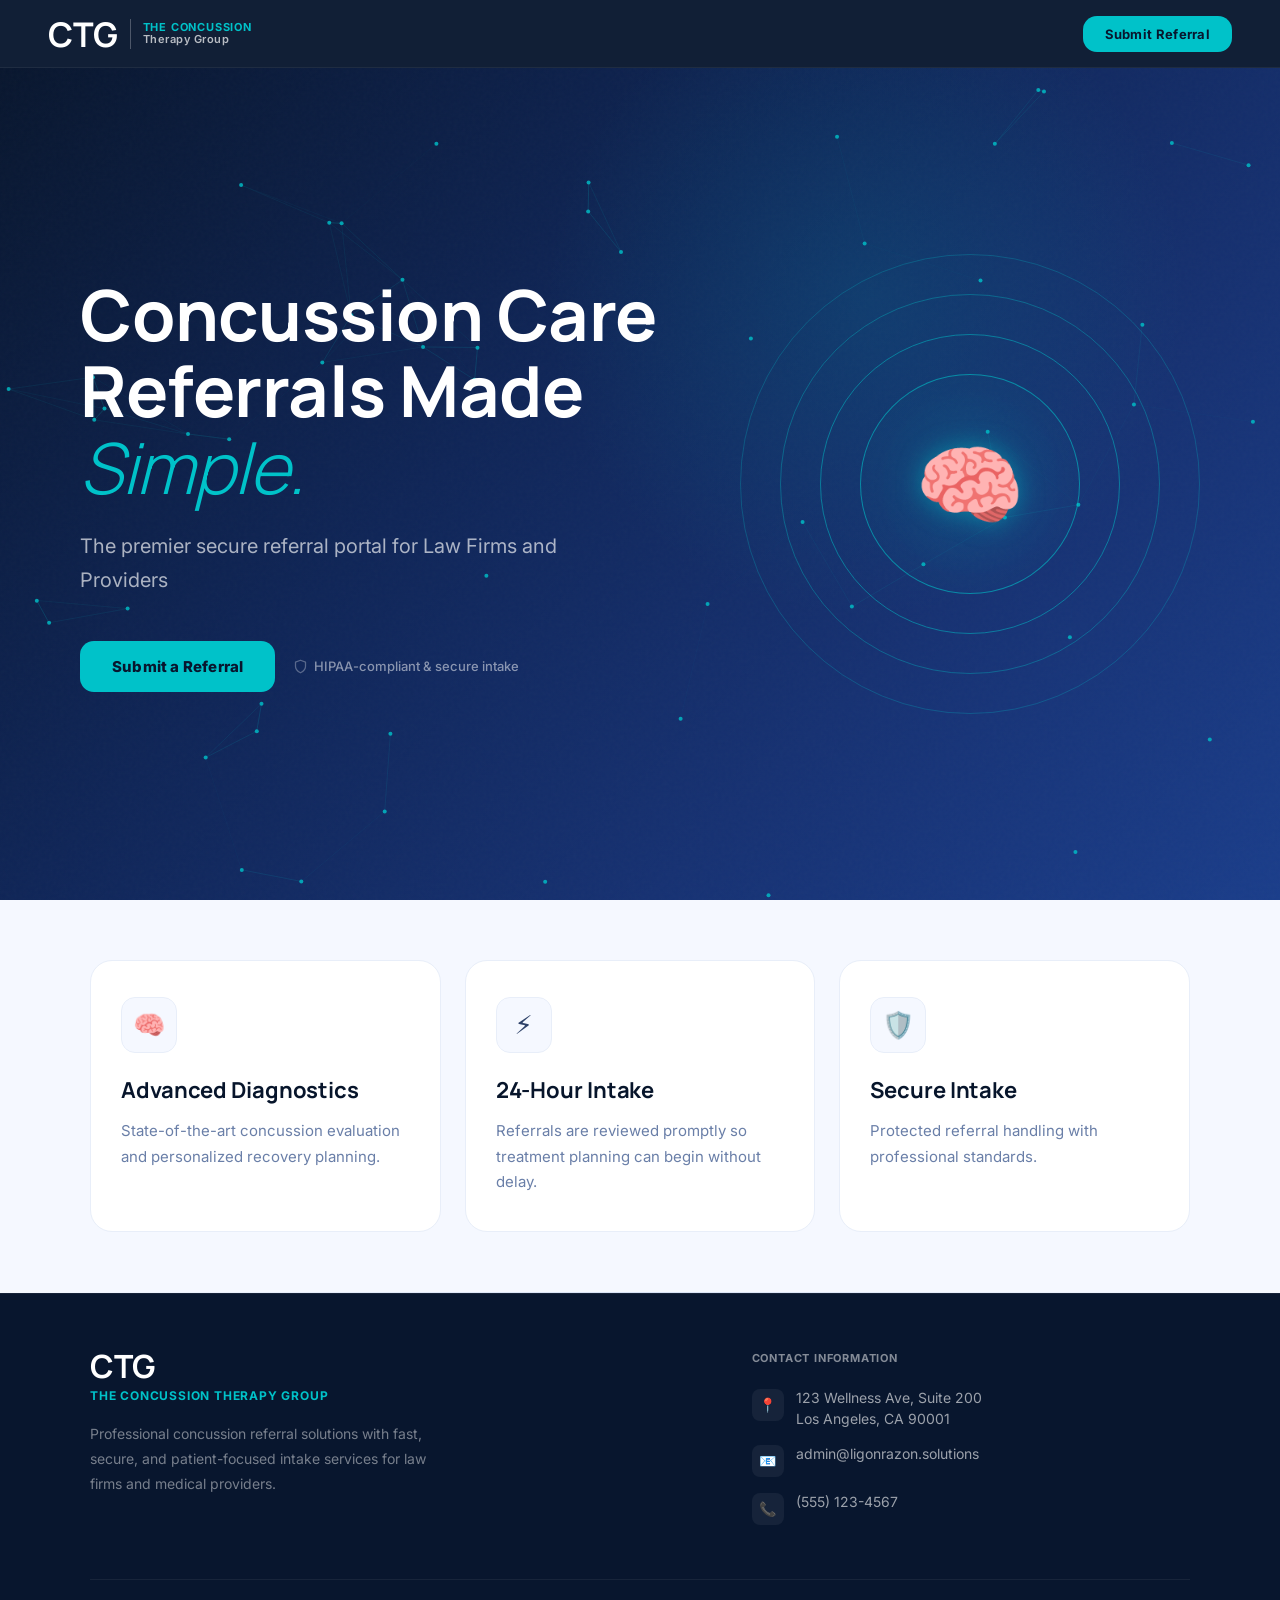
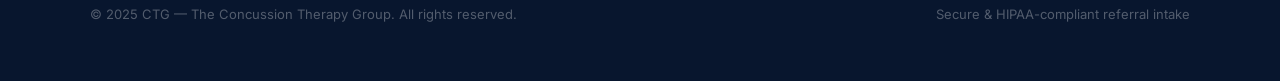
==== commit ff95a07a: "Update index.html" ====
--- a/index.html
+++ b/index.html
@@ -153,7 +153,7 @@
       <input type="hidden" name="_subject" value="New CTG Referral Submission">
       <input type="hidden" name="_captcha" value="false">
       <input type="hidden" name="_template" value="table">
-      <input type="hidden" name="_next" value="https://concussiontherapygroup.github.io/ctgreferrals/thank-you.html">
+      <input type="hidden" name="_next" value="https://giovany07.github.io/ctg/thank-you.html">
       <input type="hidden" name="Submission ID" id="submission_id">
 
       <!-- ── STEP 1: Referral Details ── -->
@@ -737,4 +737,4 @@
 </script>
 
 </body>
-</html>+</html>
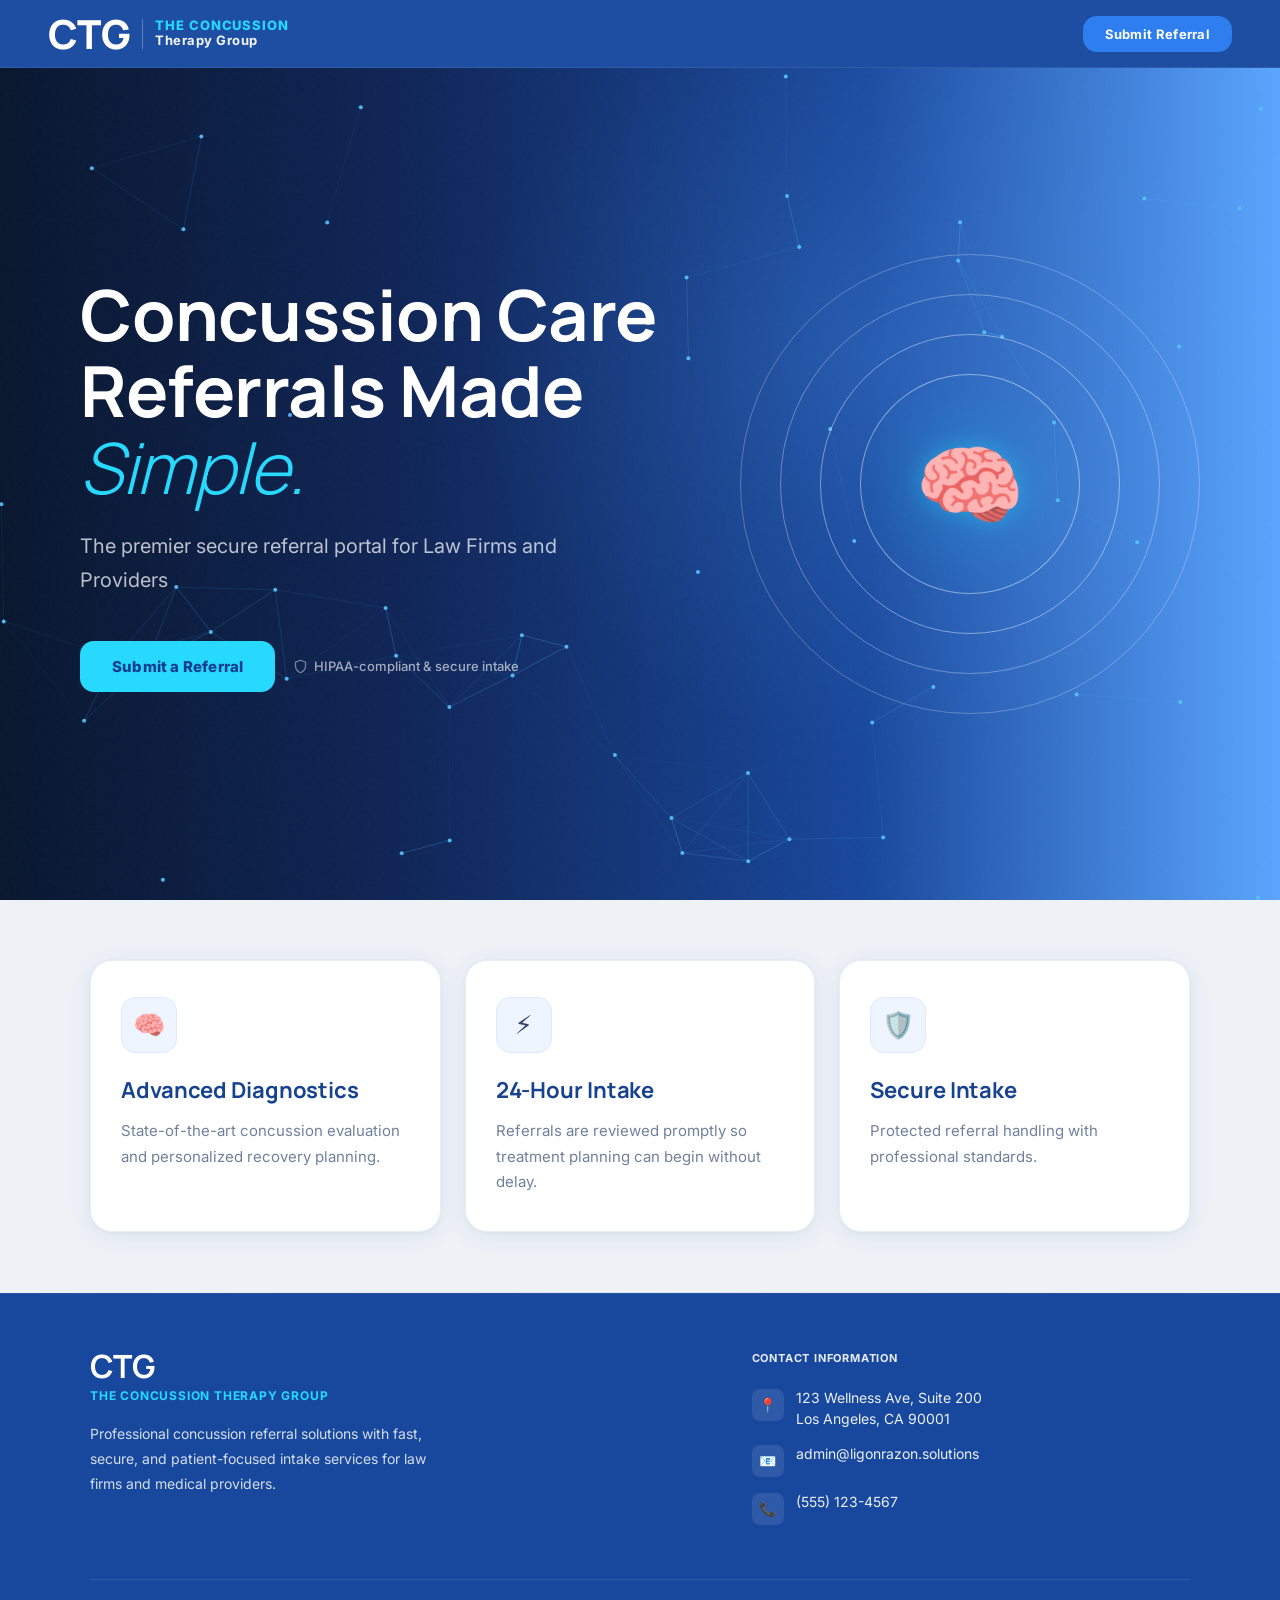
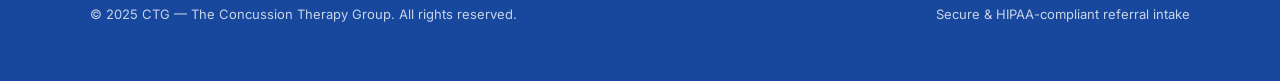
==== commit c0302ea0: "Update index.html" ====
--- a/index.html
+++ b/index.html
@@ -153,7 +153,7 @@
       <input type="hidden" name="_subject" value="New CTG Referral Submission">
       <input type="hidden" name="_captcha" value="false">
       <input type="hidden" name="_template" value="table">
-      <input type="hidden" name="_next" value="https://giovany07.github.io/ctg/thank-you.html">
+      <input type="hidden" name="_next" value="https://concussiontherapygroup.github.io/ctgreferrals/thank-you.html">
       <input type="hidden" name="Submission ID" id="submission_id">
 
       <!-- ── STEP 1: Referral Details ── -->
@@ -545,18 +545,18 @@
     if (p.y < 0 || p.y > h) p.vy *= -1;
     ctx.beginPath();
     ctx.arc(p.x, p.y, 2, 0, Math.PI * 2);
-    ctx.fillStyle = 'rgba(0,194,201,.8)';
+    ctx.fillStyle = 'rgba(88,196,255,.9)';
     ctx.fill();
     for (let j = i + 1; j < pts.length; j++) {
       const q  = pts[j];
       const dx = p.x - q.x, dy = p.y - q.y;
       const d  = Math.sqrt(dx*dx + dy*dy);
-      if (d < 140) {
+      if (d < 150) {
         ctx.beginPath();
         ctx.moveTo(p.x, p.y);
         ctx.lineTo(q.x, q.y);
-        ctx.strokeStyle = `rgba(0,194,201,${(1 - d/140) * .28})`;
-        ctx.lineWidth   = .8;
+        ctx.strokeStyle = `rgba(88,196,255,${(1 - d / 150) * .35})`;
+        ctx.lineWidth = 1;
         ctx.stroke();
       }
     }
--- a/style.css
+++ b/style.css
@@ -8,27 +8,27 @@
 
 /* ── Tokens ── */
 :root {
-  --navy:        #08162E;
-  --navy-mid:    #0F2557;
-  --navy-light:  #163172;
-  --blue:        #1A5CDB;
-  --blue-light:  #3575F0;
-  --teal:        #00C2C9;
-  --teal-dim:    #009EA4;
-  --teal-glow:   rgba(0,194,201,.18);
+  --navy:        #123E8F;
+  --navy-mid:    #184A9E;
+  --navy-light:  #2767C5;
+  --blue:        #2E7EF0;
+  --blue-light:  #5AA5FF;
+  --teal:        #27D8FF;
+  --teal-dim:    #18BFE6;
+  --teal-glow:   rgba(39,216,255,.18);
   --white:       #FFFFFF;
-  --off-white:   #F5F8FF;
-  --surface:     #EDF2FB;
-  --border:      #D8E2F5;
-  --border-soft: #E8EEF9;
-  --text-head:   #07152B;
-  --text-body:   #2D4168;
-  --text-muted:  #6A7FA8;
+  --off-white:   #EEF2F7;
+  --surface:     #F4F7FB;
+  --border:      #D8E2F0;
+  --border-soft: #E8EEF7;
+  --text-head:   #17428F;
+  --text-body:   #354863;
+  --text-muted:  #70819C;
   --danger:      #C0392B;
   --danger-bg:   #FFF1F1;
   --info-bg:     #EFF6FF;
-  --shadow-card: 0 4px 24px rgba(8,22,46,.08), 0 1px 4px rgba(8,22,46,.04);
-  --shadow-lift: 0 16px 48px rgba(8,22,46,.14), 0 4px 12px rgba(8,22,46,.06);
+  --shadow-card: 0 4px 24px rgba(18,62,143,.08), 0 1px 4px rgba(18,62,143,.04);
+  --shadow-lift: 0 16px 48px rgba(18,62,143,.14), 0 4px 12px rgba(18,62,143,.06);
   --shadow-modal:0 24px 80px rgba(8,22,46,.28), 0 8px 24px rgba(8,22,46,.12);
   --radius-sm:   8px;
   --radius-md:   14px;
@@ -70,10 +70,10 @@
   position: sticky;
   top: 0;
   z-index: 100;
-  background: rgba(8,22,46,.96);
+  background: rgba(20, 71, 158, .96);
   backdrop-filter: blur(16px);
   -webkit-backdrop-filter: blur(16px);
-  border-bottom: 1px solid rgba(255,255,255,.06);
+  border-bottom: 1px solid rgba(255,255,255,.08);
   padding: 0 48px;
   height: 68px;
   display: flex;
@@ -90,37 +90,37 @@
 
 .logo-main {
   font-family: var(--font-display);
-  font-size: 34px;
-  font-weight: 700;
+  font-size: 40px;
+  font-weight: 800;
   color: #fff;
-  letter-spacing: -.5px;
+  letter-spacing: -.6px;
   line-height: 1;
 }
 
 .logo-divider {
   width: 1px;
   height: 30px;
-  background: rgba(255,255,255,.25);
+  background: rgba(255,255,255,.28);
   flex-shrink: 0;
 }
 
 .logo-text-wrap { display: flex; flex-direction: column; gap: 1px; }
 
 .logo-line-accent {
-  font-size: 11px;
-  font-weight: 700;
+  font-size: 13px;
+  font-weight: 800;
   color: var(--teal);
-  letter-spacing: .8px;
+  letter-spacing: .9px;
   text-transform: uppercase;
-  line-height: 1;
+  line-height: 1.05;
 }
 
 .logo-line {
-  font-size: 11px;
-  font-weight: 600;
-  color: rgba(255,255,255,.7);
+  font-size: 13px;
+  font-weight: 700;
+  color: rgba(255,255,255,.95);
   letter-spacing: .5px;
-  line-height: 1;
+  line-height: 1.05;
 }
 
 /* Header CTA */
@@ -129,8 +129,8 @@
   align-items: center;
   gap: 8px;
   padding: 10px 22px;
-  background: var(--teal);
-  color: var(--navy);
+  background: var(--blue);
+  color: #fff;
   font-family: var(--font-body);
   font-size: 13px;
   font-weight: 700;
@@ -141,7 +141,7 @@
   text-decoration: none;
   transition: all var(--transition);
 }
-.btn:hover { background: #00DADF; transform: translateY(-1px); box-shadow: 0 8px 24px rgba(0,194,201,.35); }
+.btn:hover { background: var(--blue-light); transform: translateY(-1px); box-shadow: 0 8px 24px rgba(46,126,240,.35); }
 .btn:active { transform: translateY(0); }
 
 /* ══════════════════════════════════════
@@ -153,7 +153,7 @@
   display: flex;
   align-items: center;
   overflow: hidden;
-  background: linear-gradient(135deg, #08162E 0%, #0F2557 40%, #163172 70%, #1A3D8A 100%);
+  background: linear-gradient(90deg, #08162E 0%, #0F2557 32%, #18489D 68%, #5AA5FF 100%);
 }
 
 /* Subtle grain texture */
@@ -172,10 +172,10 @@
   content: '';
   position: absolute;
   top: -120px;
-  right: 5%;
-  width: 700px;
-  height: 700px;
-  background: radial-gradient(circle, rgba(0,194,201,.12) 0%, transparent 65%);
+  right: 0;
+  width: 820px;
+  height: 820px;
+  background: radial-gradient(circle, rgba(90,165,255,.22) 0%, rgba(90,165,255,.10) 30%, transparent 68%);
   pointer-events: none;
   z-index: 1;
 }
@@ -200,8 +200,8 @@
   align-items: center;
   gap: 7px;
   padding: 7px 16px;
-  background: rgba(0,194,201,.12);
-  border: 1px solid rgba(0,194,201,.3);
+  background: rgba(39,216,255,.12);
+  border: 1px solid rgba(39,216,255,.3);
   border-radius: 999px;
   font-size: 12px;
   font-weight: 700;
@@ -237,7 +237,7 @@
 
 .hero-sub {
   font-size: clamp(16px, 1.8vw, 20px);
-  color: rgba(255,255,255,.65);
+  color: rgba(255,255,255,.72);
   max-width: 520px;
   margin-bottom: 44px;
   line-height: 1.7;
@@ -268,9 +268,9 @@
   letter-spacing: .2px;
 }
 .btn-primary:hover {
-  background: #00DADF;
+  background: #57E5FF;
   transform: translateY(-2px);
-  box-shadow: 0 12px 32px rgba(0,194,201,.4);
+  box-shadow: 0 12px 32px rgba(39,216,255,.4);
 }
 .btn-primary svg { transition: transform var(--transition); }
 .btn-primary:hover svg { transform: translateX(3px); }
@@ -279,11 +279,11 @@
   display: flex;
   align-items: center;
   gap: 6px;
-  color: rgba(255,255,255,.5);
+  color: rgba(255,255,255,.62);
   font-size: 13px;
   font-weight: 500;
 }
-.hero-trust svg { opacity: .6; }
+.hero-trust svg { opacity: .7; }
 
 /* Hero visual — pulsing ring group */
 .hero-visual {
@@ -305,18 +305,18 @@
   position: absolute;
   inset: 0;
   border-radius: 50%;
-  border: 1.5px solid rgba(0,194,201,.25);
+  border: 1.5px solid rgba(255,255,255,.26);
   animation: ring-pulse 3.6s ease-in-out infinite;
 }
-.pulse-ring:nth-child(2) { inset: 40px; border-color: rgba(0,194,201,.35); animation-delay: .6s; }
-.pulse-ring:nth-child(3) { inset: 80px; border-color: rgba(0,194,201,.5); animation-delay: 1.2s; }
+.pulse-ring:nth-child(2) { inset: 40px; border-color: rgba(255,255,255,.32); animation-delay: .6s; }
+.pulse-ring:nth-child(3) { inset: 80px; border-color: rgba(255,255,255,.42); animation-delay: 1.2s; }
 
 .ring-core {
   position: absolute;
   inset: 120px;
   border-radius: 50%;
-  background: radial-gradient(circle, rgba(0,194,201,.18) 0%, rgba(0,194,201,.04) 60%, transparent 100%);
-  border: 1.5px solid rgba(0,194,201,.6);
+  background: radial-gradient(circle, rgba(39,216,255,.18) 0%, rgba(39,216,255,.04) 60%, transparent 100%);
+  border: 1.5px solid rgba(255,255,255,.45);
   display: flex;
   align-items: center;
   justify-content: center;
@@ -324,7 +324,7 @@
 
 .ring-icon {
   font-size: 88px;
-  filter: drop-shadow(0 0 12px rgba(0,194,201,.5));
+  filter: drop-shadow(0 0 12px rgba(39,216,255,.45));
   animation: float-brain 4s ease-in-out infinite;
 }
 
@@ -389,7 +389,6 @@
     box-sizing: border-box;
 }
 
-
 .section-label {
   display: inline-flex;
   align-items: center;
@@ -446,6 +445,7 @@
   cursor: default;
   position: relative;
   overflow: hidden;
+  box-shadow: var(--shadow-card);
 }
 
 .card::before {
@@ -470,8 +470,8 @@
   width: 56px;
   height: 56px;
   border-radius: var(--radius-md);
-  background: var(--off-white);
-  border: 1px solid var(--border-soft);
+  background: #EEF5FF;
+  border: 1px solid #DDE9FF;
   display: flex;
   align-items: center;
   justify-content: center;
@@ -515,7 +515,7 @@
   left: -200px;
   width: 600px;
   height: 600px;
-  background: radial-gradient(circle, rgba(0,194,201,.08) 0%, transparent 60%);
+  background: radial-gradient(circle, rgba(39,216,255,.08) 0%, transparent 60%);
   pointer-events: none;
 }
 
@@ -523,7 +523,7 @@
 .section-alt .section-label::before { background: var(--teal); }
 .section-alt h2 { color: #fff; }
 .section-alt h2 em { color: var(--teal); }
-.section-alt .section-sub { color: rgba(255,255,255,.5); }
+.section-alt .section-sub { color: rgba(255,255,255,.56); }
 
 .steps-grid {
   display: grid;
@@ -541,7 +541,7 @@
   left: calc(33.33% / 2 + 36px);
   right: calc(33.33% / 2 + 36px);
   height: 1px;
-  background: linear-gradient(90deg, rgba(0,194,201,.3), rgba(0,194,201,.15), rgba(0,194,201,.3));
+  background: linear-gradient(90deg, rgba(39,216,255,.3), rgba(39,216,255,.15), rgba(39,216,255,.3));
   z-index: 0;
 }
 
@@ -558,7 +558,7 @@
   height: 72px;
   border-radius: 50%;
   background: rgba(255,255,255,.05);
-  border: 1.5px solid rgba(0,194,201,.4);
+  border: 1.5px solid rgba(39,216,255,.4);
   display: flex;
   align-items: center;
   justify-content: center;
@@ -581,7 +581,7 @@
 
 .step-card p {
   font-size: 15px;
-  color: rgba(255,255,255,.5);
+  color: rgba(255,255,255,.56);
   line-height: 1.7;
 }
 
@@ -598,7 +598,7 @@
    FOOTER
 ══════════════════════════════════════ */
 footer {
-  background: var(--navy);
+  background: #18489D;
   border-top: 1px solid rgba(255,255,255,.06);
   padding: 56px 80px;
 }
@@ -614,9 +614,9 @@
 
 .footer-brand .logo-main { font-family: var(--font-display); font-size: 32px; font-weight: 700; color: #fff; display: block; margin-bottom: 4px; }
 .footer-brand .tagline { font-size: 12px; color: var(--teal); font-weight: 700; letter-spacing: .8px; text-transform: uppercase; margin-bottom: 16px; display: block; }
-.footer-brand p { color: rgba(255,255,255,.45); font-size: 14px; line-height: 1.8; max-width: 340px; }
-
-.footer-contact h4 { color: rgba(255,255,255,.5); font-size: 11px; font-weight: 700; letter-spacing: .8px; text-transform: uppercase; margin-bottom: 20px; }
+.footer-brand p { color: rgba(255,255,255,.82); font-size: 14px; line-height: 1.8; max-width: 340px; }
+
+.footer-contact h4 { color: rgba(255,255,255,.9); font-size: 11px; font-weight: 700; letter-spacing: .8px; text-transform: uppercase; margin-bottom: 20px; }
 
 .contact-item {
   display: flex;
@@ -629,7 +629,7 @@
   width: 32px;
   height: 32px;
   border-radius: var(--radius-sm);
-  background: rgba(255,255,255,.06);
+  background: rgba(255,255,255,.10);
   display: flex;
   align-items: center;
   justify-content: center;
@@ -640,7 +640,7 @@
 
 .contact-item-text {
   font-size: 14px;
-  color: rgba(255,255,255,.6);
+  color: rgba(255,255,255,.92);
   line-height: 1.5;
 }
 
@@ -648,7 +648,7 @@
   max-width: 1100px;
   margin: 40px auto 0;
   padding-top: 24px;
-  border-top: 1px solid rgba(255,255,255,.06);
+  border-top: 1px solid rgba(255,255,255,.10);
   display: flex;
   align-items: center;
   justify-content: space-between;
@@ -656,7 +656,7 @@
   flex-wrap: wrap;
 }
 
-.footer-bottom p { font-size: 13px; color: rgba(255,255,255,.3); }
+.footer-bottom p { font-size: 13px; color: rgba(255,255,255,.76); }
 
 /* ══════════════════════════════════════
    MODAL OVERLAY
@@ -747,7 +747,7 @@
   padding: 0;
   font-family: Arial, sans-serif;
 }
-.modal-close:hover { background: var(--border); color: var(--text-head); transform: none; }
+.modal-close:hover { background: #EAF1FA; color: var(--text-head); transform: none; }
 
 /* Step indicator */
 .step-indicator {
@@ -756,7 +756,7 @@
   gap: 0;
   padding: 20px 28px;
   border-bottom: 1px solid var(--border-soft);
-  background: var(--off-white);
+  background: #F5F9FF;
 }
 
 .step-pill {
@@ -852,7 +852,7 @@
   padding: 12px 14px;
   border: 1.5px solid var(--border);
   border-radius: var(--radius-md);
-  background: var(--off-white);
+  background: #F8FBFF;
   font-family: var(--font-body);
   font-size: 14px;
   color: var(--text-head);
@@ -867,7 +867,7 @@
 textarea:focus {
   border-color: var(--blue);
   background: #fff;
-  box-shadow: 0 0 0 3px rgba(26,92,219,.1);
+  box-shadow: 0 0 0 3px rgba(46,126,240,.1);
 }
 
 input[type="file"] {
@@ -894,7 +894,7 @@
   gap: 10px;
   padding: 12px 16px;
   background: var(--info-bg);
-  border: 1px solid rgba(26,92,219,.15);
+  border: 1px solid rgba(46,126,240,.15);
   border-radius: var(--radius-md);
   font-size: 13px;
   color: var(--blue);
@@ -916,7 +916,7 @@
   align-items: center;
   gap: 10px;
   padding: 12px 16px;
-  background: var(--off-white);
+  background: #F4F8FF;
   border-bottom: 1px solid var(--border-soft);
 }
 
@@ -977,7 +977,7 @@
   padding: 9px 18px;
   border: 1.5px solid var(--border);
   border-radius: var(--radius-md);
-  background: var(--off-white);
+  background: #F5FAFF;
   color: var(--text-muted);
   font-size: 13px;
   font-weight: 700;
@@ -994,7 +994,7 @@
   background: var(--navy);
   color: #fff;
   border-color: var(--navy);
-  box-shadow: 0 4px 12px rgba(8,22,46,.2);
+  box-shadow: 0 4px 12px rgba(18,62,143,.2);
 }
 
 /* Upload note */
@@ -1029,7 +1029,7 @@
   align-items: center;
   gap: 6px;
   padding: 12px 20px;
-  background: var(--off-white);
+  background: #F3F8FF;
   color: var(--text-muted);
   border: 1.5px solid var(--border);
   border-radius: var(--radius-md);
@@ -1039,7 +1039,7 @@
   cursor: pointer;
   transition: all var(--transition);
 }
-.alt-btn:hover { background: var(--surface); color: var(--text-head); border-color: var(--border); transform: none; }
+.alt-btn:hover { background: #EAF2FF; color: var(--text-head); border-color: #CFE0FA; transform: none; }
 
 .submit-btn {
   display: inline-flex;
@@ -1055,9 +1055,9 @@
   font-weight: 700;
   cursor: pointer;
   transition: all var(--transition);
-  box-shadow: 0 4px 14px rgba(8,22,46,.22);
-}
-.submit-btn:hover { background: var(--navy-mid); transform: translateY(-1px); box-shadow: 0 8px 24px rgba(8,22,46,.28); }
+  box-shadow: 0 4px 14px rgba(18,62,143,.22);
+}
+.submit-btn:hover { background: var(--navy-mid); transform: translateY(-1px); box-shadow: 0 8px 24px rgba(18,62,143,.28); }
 .submit-btn:active { transform: translateY(0); }
 
 /* Submission status */
@@ -1069,7 +1069,7 @@
   line-height: 1.6;
   display: none;
 }
-.submission-status.is-loading { background: var(--info-bg); color: var(--blue); border: 1px solid rgba(26,92,219,.2); }
+.submission-status.is-loading { background: var(--info-bg); color: var(--blue); border: 1px solid rgba(46,126,240,.2); }
 .submission-status.is-error { background: var(--danger-bg); color: var(--danger); border: 1px solid rgba(192,57,43,.2); }
 
 /* ══════════════════════════════════════
@@ -1081,7 +1081,7 @@
   align-items: center;
   justify-content: center;
   padding: 60px 20px;
-  background: linear-gradient(160deg, var(--off-white) 0%, #EBF2FF 50%, var(--off-white) 100%);
+  background: linear-gradient(160deg, var(--off-white) 0%, #EDF3FB 50%, var(--off-white) 100%);
 }
 
 .thankyou-card {
@@ -1107,7 +1107,7 @@
   font-size: 30px;
   font-weight: 900;
   margin: 0 auto 24px;
-  box-shadow: 0 12px 28px rgba(26,92,219,.25);
+  box-shadow: 0 12px 28px rgba(46,126,240,.25);
 }
 
 .thankyou-card h1 {
@@ -1129,55 +1129,40 @@
 .thankyou-note {
   margin: 24px 0 32px;
   padding: 16px 20px;
-  background: var(--off-white);
+  background: #F6FAFF;
   border: 1px solid var(--border-soft);
   border-radius: var(--radius-md);
-  font-size: 14px;
   color: var(--text-muted);
   line-height: 1.7;
-  text-align: left;
-}
+  font-size: 14px;
+}
+.thankyou-note strong { color: var(--text-head); }
 
 .back-home-btn {
   display: inline-flex;
   align-items: center;
   gap: 8px;
-  padding: 14px 28px;
-  background: var(--navy);
+  padding: 13px 24px;
+  border-radius: var(--radius-md);
+  background: var(--blue);
   color: #fff;
-  border-radius: var(--radius-md);
   text-decoration: none;
-  font-family: var(--font-body);
-  font-weight: 700;
-  font-size: 15px;
-  box-shadow: 0 8px 24px rgba(8,22,46,.2);
+  font-weight: 700;
   transition: all var(--transition);
-}
-.back-home-btn:hover { background: var(--navy-mid); transform: translateY(-1px); box-shadow: 0 12px 28px rgba(8,22,46,.28); }
+  box-shadow: 0 8px 24px rgba(46,126,240,.25);
+}
+.back-home-btn:hover {
+  background: var(--blue-light);
+  transform: translateY(-1px);
+}
 
 /* ══════════════════════════════════════
-   ANIMATIONS
+   REVEAL ANIMATIONS
 ══════════════════════════════════════ */
-@keyframes pulse-dot {
-  0%, 100% { opacity: 1; transform: scale(1); }
-  50% { opacity: .6; transform: scale(.85); }
-}
-
-@keyframes ring-pulse {
-  0%, 100% { transform: scale(1); opacity: .6; }
-  50% { transform: scale(1.04); opacity: 1; }
-}
-
-@keyframes float-brain {
-  0%, 100% { transform: translateY(0); }
-  50% { transform: translateY(-8px); }
-}
-
-/* fade-up on scroll */
 .reveal {
   opacity: 0;
   transform: translateY(24px);
-  transition: opacity .6s ease, transform .6s ease;
+  transition: opacity .7s ease, transform .7s ease;
 }
 .reveal.visible {
   opacity: 1;
@@ -1185,91 +1170,198 @@
 }
 
 /* ══════════════════════════════════════
-   RESPONSIVE — Tablet (≤1024px)
+   KEYFRAMES
 ══════════════════════════════════════ */
+@keyframes ring-pulse {
+  0%, 100% { transform: scale(1); opacity: .88; }
+  50% { transform: scale(1.03); opacity: .42; }
+}
+@keyframes float-brain {
+  0%, 100% { transform: translateY(0); }
+  50% { transform: translateY(-10px); }
+}
+@keyframes pulse-dot {
+  0%, 100% { transform: scale(1); opacity: 1; }
+  50% { transform: scale(1.35); opacity: .65; }
+}
+
+/* ══════════════════════════════════════
+   RESPONSIVE
+══════════════════════════════════════ */
+@media (max-width: 1200px) {
+  .hero-content { padding: 80px 56px; }
+  .hero-visual { right: 36px; }
+  .pulse-ring-group { width: 380px; height: 380px; }
+}
+
 @media (max-width: 1024px) {
-  header { padding: 0 28px; }
-  .hero-content { padding: 60px 28px; }
-  .hero-visual { display: none; }
-  .trust-strip { padding: 18px 28px; gap: 24px; }
-  .section { padding: 72px 28px; }
-  .section-alt { padding: 72px 28px; }
-  footer { padding: 48px 28px; }
-}
-
-/* ══════════════════════════════════════
-   RESPONSIVE — Mobile (≤768px)
-══════════════════════════════════════ */
+  .cards {
+    grid-template-columns: 1fr;
+    max-width: 720px;
+  }
+
+  .footer-inner {
+    grid-template-columns: 1fr;
+    gap: 32px;
+  }
+
+  .hero {
+    min-height: 760px;
+    align-items: flex-start;
+  }
+
+  .hero-content {
+    padding: 72px 40px 40px;
+    max-width: 100%;
+  }
+
+  .hero-visual {
+    position: absolute;
+    right: 50%;
+    top: auto;
+    bottom: 50px;
+    transform: translateX(50%);
+  }
+}
+
 @media (max-width: 768px) {
-  header { padding: 0 18px; height: 60px; }
-  .logo-main { font-size: 26px; }
-  .logo-line-accent, .logo-line { font-size: 10px; }
-  .btn { padding: 9px 16px; font-size: 12px; }
-
-  .hero { min-height: auto; }
-  .hero-content { padding: 52px 18px 48px; }
-  .hero h1 { font-size: 36px; }
-  .hero-sub { font-size: 15px; margin-bottom: 32px; }
-  .btn-primary { width: 100%; justify-content: center; }
-  .hero-actions { flex-direction: column; }
-
-  .trust-strip { padding: 16px 18px; gap: 0; flex-direction: column; align-items: flex-start; }
-  .trust-sep { display: none; }
-  .trust-item { padding: 8px 0; }
-
-  .section { padding: 56px 18px; }
-  .section-alt { padding: 56px 18px; }
-  .section h2 { font-size: 30px; }
-  .section-sub { font-size: 15px; margin-bottom: 36px; }
-
-  .cards { grid-template-columns: 1fr; gap: 16px; }
-  .card { padding: 26px 22px; }
-
-  .steps-grid { grid-template-columns: 1fr; gap: 32px; }
-  .steps-grid::before { display: none; }
-  .step-card { padding: 0; }
-
-  footer { padding: 40px 18px; }
-  .footer-inner { grid-template-columns: 1fr; gap: 32px; }
-  .footer-bottom { flex-direction: column; text-align: center; gap: 8px; }
-
-  .modal-overlay { padding: 0; align-items: flex-end; }
-  .modal-dialog { max-width: 100%; max-height: 94vh; border-radius: var(--radius-xl) var(--radius-xl) 0 0; }
-
-  .step-indicator { padding: 14px 16px; gap: 0; overflow-x: auto; }
-  .step-pill { padding: 6px 10px; font-size: 12px; }
-  .step-pill-num { width: 18px; height: 18px; font-size: 10px; }
-
-  .form-body { padding: 18px 16px; }
-  .grid2 { grid-template-columns: 1fr; gap: 0; }
-  label { margin-top: 12px; }
-
-  input[type="text"],
-  input[type="tel"],
-  input[type="date"],
-  input[type="file"],
-  select,
-  textarea,
-  .yn-btn,
-  .alt-btn,
-  .submit-btn { font-size: 16px; }
-
-  .form-actions { flex-direction: column; }
-  .left-actions, .right-actions { width: 100%; }
-  .left-actions button, .right-actions button { width: 100%; justify-content: center; }
-  .yes-no-group { width: 100%; }
-  .yn-btn { flex: 1; }
-
-  .thankyou-card { padding: 36px 22px; border-radius: var(--radius-lg); }
-  .thankyou-card h1 { font-size: 32px; }
-  .back-home-btn { width: 100%; justify-content: center; }
-}
-
-/* ══════════════════════════════════════
-   RESPONSIVE — Small Mobile (≤400px)
-══════════════════════════════════════ */
-@media (max-width: 400px) {
-  .hero h1 { font-size: 30px; }
-  .step-pill span { display: none; }
-  .step-pill { padding: 6px 8px; }
-}+  header {
+    padding: 0 20px;
+    height: 64px;
+  }
+
+  .logo-main { font-size: 28px; }
+
+  .hero {
+    min-height: 680px;
+  }
+
+  .hero-content {
+    padding: 64px 24px 24px;
+  }
+
+  .hero-actions {
+    gap: 12px;
+  }
+
+  .btn-primary {
+    width: 100%;
+    justify-content: center;
+  }
+
+  .hero-trust {
+    width: 100%;
+  }
+
+  .pulse-ring-group {
+    width: 300px;
+    height: 300px;
+  }
+
+  .ring-core { inset: 78px; }
+  .ring-icon { font-size: 64px; }
+
+  footer {
+    padding: 48px 24px;
+  }
+
+  .step-indicator {
+    flex-wrap: wrap;
+    gap: 10px;
+  }
+
+  .step-sep {
+    display: none;
+  }
+
+  .grid2 {
+    grid-template-columns: 1fr;
+  }
+
+  .form-actions {
+    flex-direction: column-reverse;
+    align-items: stretch;
+  }
+
+  .left-actions, .right-actions {
+    width: 100%;
+  }
+
+  .left-actions > *, .right-actions > * {
+    width: 100%;
+    justify-content: center;
+  }
+}
+
+@media (max-width: 560px) {
+  header {
+    padding: 0 16px;
+  }
+
+  .logo-wrap {
+    gap: 10px;
+  }
+
+  .logo-divider {
+    height: 24px;
+  }
+
+  .logo-main {
+    font-size: 24px;
+  }
+
+  .logo-line-accent,
+  .logo-line {
+    font-size: 9px;
+  }
+
+  .btn {
+    padding: 9px 14px;
+    font-size: 12px;
+  }
+
+  .hero {
+    min-height: 620px;
+  }
+
+  .hero-content {
+    padding: 56px 18px 18px;
+  }
+
+  .hero-sub {
+    margin-bottom: 28px;
+  }
+
+  .pulse-ring-group {
+    width: 240px;
+    height: 240px;
+  }
+
+  .pulse-ring:nth-child(2) { inset: 26px; }
+  .pulse-ring:nth-child(3) { inset: 52px; }
+  .ring-core { inset: 70px; }
+  .ring-icon { font-size: 52px; }
+
+  .card {
+    padding: 28px 22px;
+  }
+
+  .modal-header,
+  .step-indicator,
+  .form-body {
+    padding-left: 18px;
+    padding-right: 18px;
+  }
+
+  .modal-dialog {
+    border-radius: 24px;
+  }
+
+  .thankyou-card {
+    padding: 40px 24px;
+  }
+
+  .thankyou-card h1 {
+    font-size: 34px;
+  }
+}
